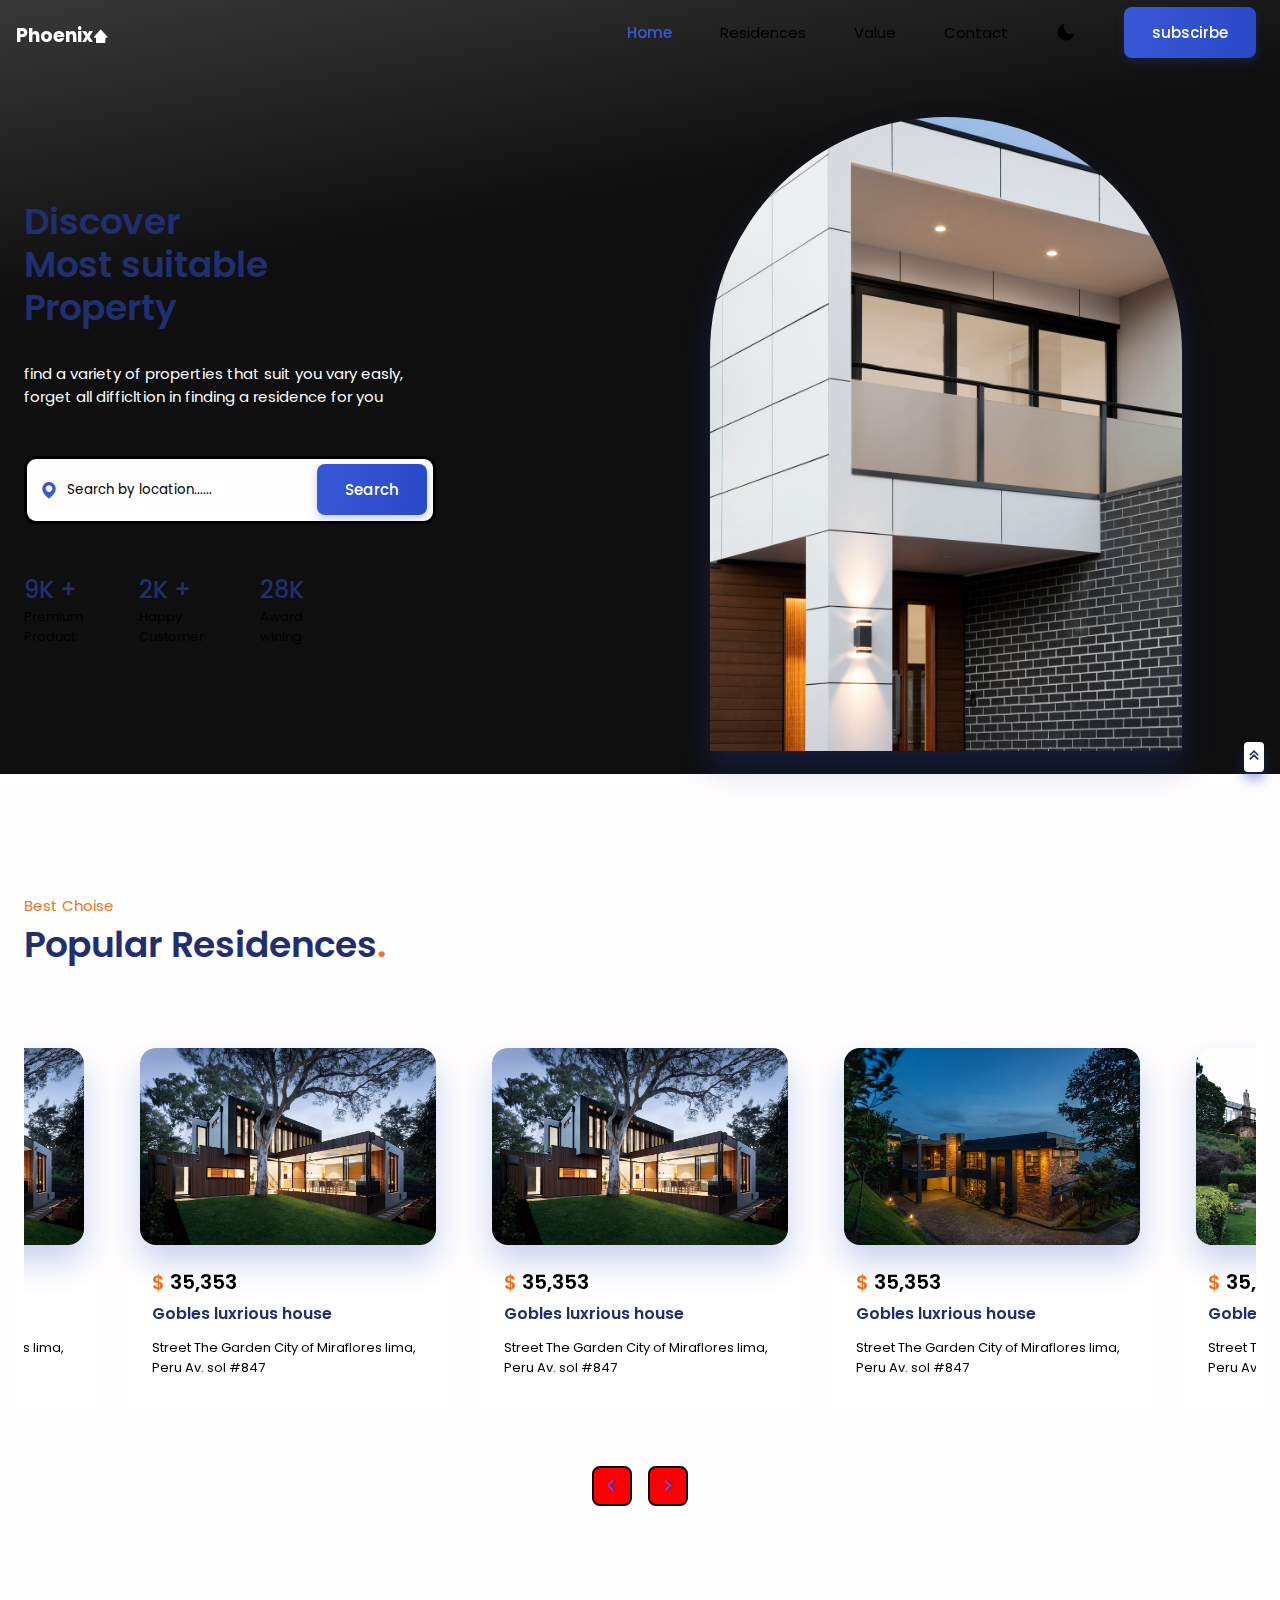
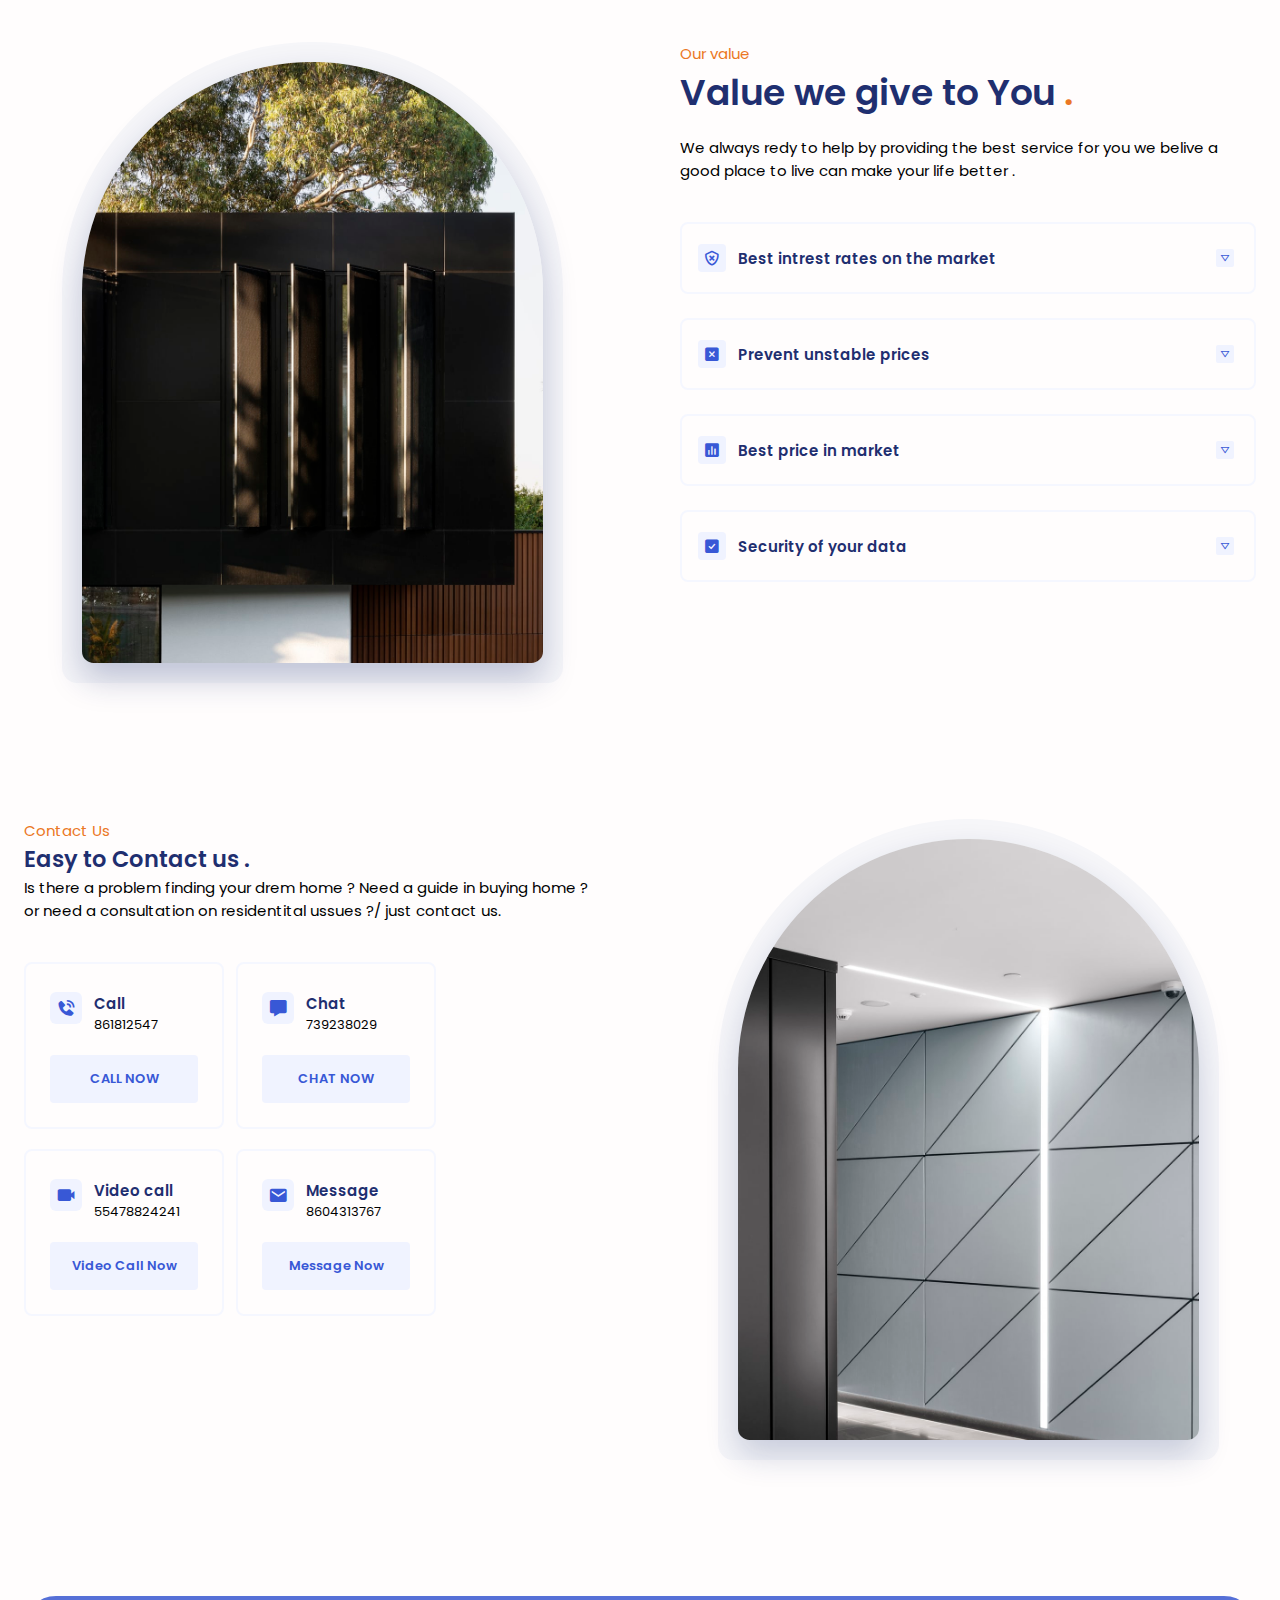
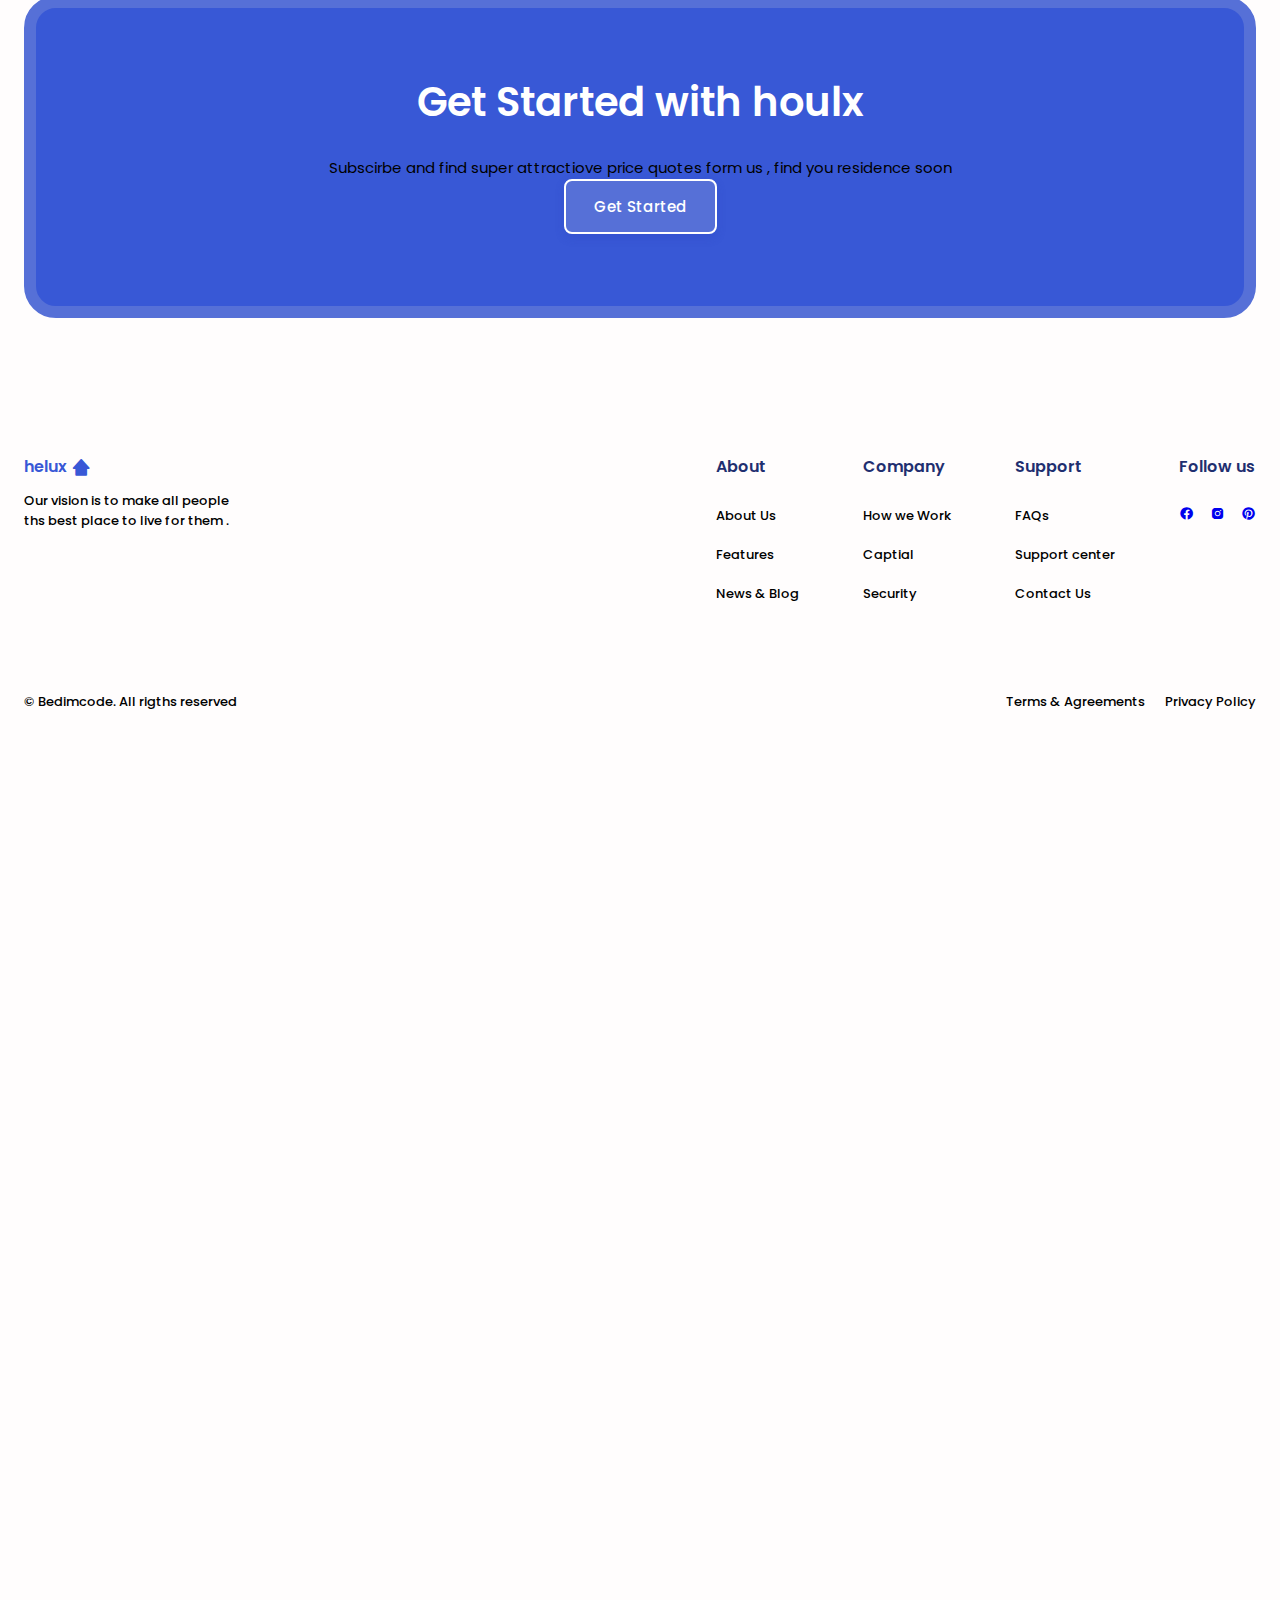
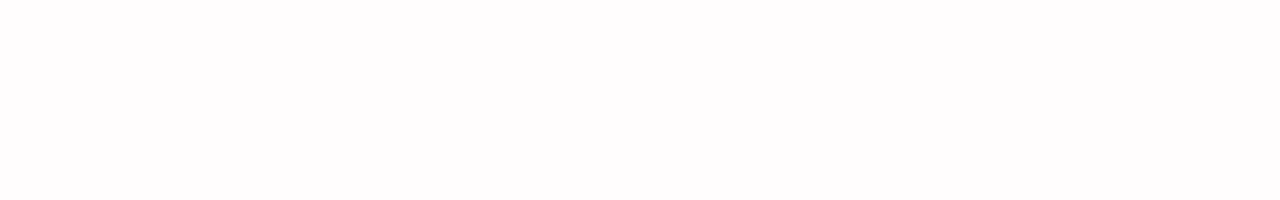
==== index.html @ c5e0aabb "xvxv" ====
<!DOCTYPE html>
<html lang="en">

<head>
    <meta charset="UTF-8">
    <meta http-equiv="X-UA-Compatible" content="IE=edge">
    <meta name="viewport" content="width=device-width, initial-scale=1.0">
    <title>Real state</title>
    
    <link href='https://unpkg.com/boxicons@2.1.2/css/boxicons.min.css' rel='stylesheet'>

    <!-- ==================SWIPER CSS=============== -->
    <link rel="stylesheet" href="swiper-bundle.min.css">
    
    <!-- =================MAIN CSS===================== -->
    <link rel="stylesheet" href="style.css">
    
</head>

<body>

    <header class="header" id="header">
        <nav class="nav container">
            <a href="#" class="nav_logo">
                <li class="brand">
                    Phoenix    <i class='bx bxs-home-alt-2' >  </i>
                </li>
            </a>

            <div class="nav_menu">
                <ul class="nav_list">
                    <li class="nav item"> 
                        <a href="#home" class="nav_link active-link">
                            <i class='bx bxs-home-alt-2' ></i>
                            <span>Home</span>
                        </a>
                    </li>


                    <li class="nav item">
                        <a href="#popular" class="nav_link ">
                            <i class='bx bxs-building-house' ></i>
                            <span>Residences</span>
                        </a>
                    </li>


                    <li class="nav item">
                        <a href="#value" class="nav_link ">
                            <i class='bx bxs-award' ></i>
                            <span>Value</span>
                        </a>
                    </li>


                    <li class="nav item">
                        <a href="#contact" class="nav_link ">
                            <i class='bx bxs-contact' ></i>
                            <span>Contact</span>
                        </a>
                    </li>
                </ul>
            </div>


            <!-- Theme change button -->

            <i class='bx bxs-moon  change-theme' id="theme-button" ></i>
            <a href="#" class="nav_button button ">
                subscirbe
            </a>
        </nav>

    </header>

    <main class="main">
        <section class=" home section" id="home">
            <div class="home_container container grid">
                <div class="home_data">
                    <h1 class="home_title">
                        Discover <br> Most suitable <br> Property
                    </h1>
                    <p class="home_discription">
                        find a variety of properties that suit you vary easly,<br>
                        forget all difficltion in finding a residence for you
                    </p>


                    <form action="" class="home_search">
                        <i class=" bx bxs-map"></i>
                        <input type="search" placeholder="Search by location......" class="home_search-input">
                        <button class="button">Search</button>
                    </form>

                    <div class="home_value">
                        <div>
                            <h1 class="home_value-number">
                                9K <span>+</span>
                            </h1>
                            <span class="home_value-description">
                                Premium <br> Product
                            </span>
                        </div>

                        <div>
                            <h1 class="home_value-number">
                                2K <span>+</span>
                            </h1>
                            <span class="home_value-description">
                                Happy <br> Customer
                            </span>
                        </div>

                        <div>
                            <h1 class="home_value-number">
                                28K <span></span>
                            </h1>
                            <span class="home_value-description">
                                Award <br> wining
                            </span>
                        </div>
                    </div>
                </div>

                <div class="home_images">
                    <div class="home_img">
                        <img src="harsh.jpeg" alt="">
                    </div>
                </div>
            </div>
        </section>


        <!-- <===================LOGOS========================> -->
        <!-- <section class="logos section">
            <div class="logos_container container grid">
                <div class="logos_img">
                    <img class="logosPng" src="/Real_state_website/Logos/logo3.png" alt="">
                </div>
                <div class="logos_img">
                    <img class="logosPng" src="/Real_state_website/Logos/logo1.png" alt="">
                </div>
                <div class="logos_img">
                    <img class="logosPng" src="/Real_state_website/Logos/logo4.png" alt="">
                </div>
                <div class="logos_img">
                    <img class="logosPng" src="/Real_state_website/Logos/logo2.png" alt="">
                </div>
            </div>
        </section> -->

        <!-- ======================POPULAR================== -->
        <section class="popular section" id="popular">
            <div class="container">
                <span class="section_subtitle">Best Choise</span>
                <h2 class="section_title">
                    Popular Residences<span>.</span>
                </h2>


                <div class="popular_container swiper ">
                    <div class="swiper-wrapper">
                        <article class="popular_card swiper-slide">
                            <div class="card_photo">
                                <img src="house (6).jpeg" alt="" class="popular_img">
                            </div>
                            <div class="popular_data">
                                <h2 class="popular_price">
                                    <span>$</span> 35,353
                                </h2>
                                <h3 class="popular_title">
                                    Gobles luxrious house
                                </h3>
                                <p class="popular_description">
                                    Street The Garden City of Miraflores lima, <br>
                                    Peru Av. sol #847
                                </p>
                            </div>
                        </article>
                        <article class="popular_card swiper-slide">
                            <div class="card_photo">
                                <img src="house (22).jpeg" alt="" class="popular_img">
                            </div>
                            <div class="popular_data">
                                <h2 class="popular_price">
                                    <span>$</span> 35,353
                                </h2>
                                <h3 class="popular_title">
                                    Gobles luxrious house
                                </h3>
                                <p class="popular_description">
                                    Street The Garden City of Miraflores lima, <br>
                                    Peru Av. sol #847
                                </p>
                            </div>
                        </article>
                        <article class="popular_card swiper-slide">
                            <div class="card_photo">
                                <img src="house (4).jpeg" alt="" class="popular_img">
                            </div>
                            <div class="popular_data">
                                <h2 class="popular_price">
                                    <span>$</span> 35,353
                                </h2>
                                <h3 class="popular_title">
                                    Gobles luxrious house
                                </h3>
                                <p class="popular_description">
                                    Street The Garden City of Miraflores lima, <br>
                                    Peru Av. sol #847
                                </p>
                            </div>
                        </article>
                        <article class="popular_card swiper-slide">
                            <div class="card_photo">
                                <img src="house (6).jpeg" alt="" class="popular_img">
                            </div>
                            <div class="popular_data">
                                <h2 class="popular_price">
                                    <span>$</span> 35,353
                                </h2>
                                <h3 class="popular_title">
                                    Gobles luxrious house
                                </h3>
                                <p class="popular_description">
                                    Street The Garden City of Miraflores lima, <br>
                                    Peru Av. sol #847
                                </p>
                            </div>
                        </article>
                        <article class="popular_card swiper-slide">
                            <div class="card_photo">
                                <img src="house (6).jpeg" alt="" class="popular_img">
                            </div>
                            <div class="popular_data">
                                <h2 class="popular_price">
                                    <span>$</span> 35,353
                                </h2>
                                <h3 class="popular_title">
                                    Gobles luxrious house
                                </h3>
                                <p class="popular_description">
                                    Street The Garden City of Miraflores lima, <br>
                                    Peru Av. sol #847
                                </p>
                            </div>
                        </article>
                        <article class="popular_card swiper-slide">
                            <div class="card_photo">
                                <img src="house (6).jpeg" alt="" class="popular_img">
                            </div>
                            <div class="popular_data">
                                <h2 class="popular_price">
                                    <span>$</span> 35,353
                                </h2>
                                <h3 class="popular_title">
                                    Gobles luxrious house
                                </h3>
                                <p class="popular_description">
                                    Street The Garden City of Miraflores lima, <br>
                                    Peru Av. sol #847
                                </p>
                            </div>
                        </article>
                        <article class="popular_card swiper-slide">
                            <div class="card_photo">
                                <img src="house (6).jpeg" alt="" class="popular_img">
                            </div>
                            <div class="popular_data">
                                <h2 class="popular_price">
                                    <span>$</span> 35,353
                                </h2>
                                <h3 class="popular_title">
                                    Gobles luxrious house
                                </h3>
                                <p class="popular_description">
                                    Street The Garden City of Miraflores lima, <br>
                                    Peru Av. sol #847
                                </p>
                            </div>
                        </article>
                    </div>
                    <div class="swiper-button-next">
                        <i class='bx bx-chevron-right'></i>
                    </div>
                    <div class="swiper-button-prev">
                        <i class='bx bx-chevron-left'></i>
                    </div>

                </div>
            </div>
        </section>

        <!-- ============================== VALUE====================== -->
        <section class="value section" id="value">
            <div class="value_container container grid">
                <div class="value_images">
                    <div class="value_orbe"></div>

                    <div class="value_img">
                        <img src="house.jpeg" alt="">
                    </div>
                </div>
                <div class="value_content">
                    <div class="value_data">
                        <span class="section_subtitle">Our value </span>
                        <h2 class="section_title">
                            Value we give to You <span>.</span>
                        </h2>
                        <P class="value_description">
                            We always redy to help by providing the best service for you we belive  a good place to live can make your life better .  
                        </P>
                    </div>

                    <div class="value_accordion">
                        <div class="value_accordion-item">
                            <header class="value_accordion-header">
                                <i class='bx bx-shield-x value_accordion-icon'></i>
                                <h3 class="value_accordion-title">
                                    Best intrest rates on the market 
                                </h3>
                                <div class="value_accordion-arrow">
                                    <i class='bx bx-down-arrow' ></i>
                                </div>
                            </header>

                            <div class="value_accordion-content">
                                <p class="value_accordion-description">
                                    Price we provides is the best for you , we guarantee no price changes on your property due to various unexpected costs that may come .
                                </p>
                            </div>
                        </div>
                        <div class="value_accordion-item">
                            <header class="value_accordion-header">
                                <i class='bx bxs-x-square value_accordion-icon'></i>
                                <h3 class="value_accordion-title">
                                    Prevent unstable prices
                                </h3>
                                <div class="value_accordion-arrow">
                                    <i class='bx bx-down-arrow' ></i>
                                </div>
                            </header>

                            <div class="value_accordion-content">
                                <p class="value_accordion-description">
                                    Price we provides is the best for you , we guarantee no price changes on your property due to various unexpected costs that may come .
                                </p>
                            </div>
                        </div>
                        <div class="value_accordion-item">
                            <header class="value_accordion-header">
                                <i class='bx bxs-bar-chart-square value_accordion-icon' ></i>
                                <h3 class="value_accordion-title">
                                    Best price in market 
                                </h3>
                                <div class="value_accordion-arrow">
                                    <i class='bx bx-down-arrow' ></i>
                                </div>
                            </header>

                            <div class="value_accordion-content">
                                <p class="value_accordion-description">
                                    Price we provides is the best for you , we guarantee no price changes on your property due to various unexpected costs that may come .
                                </p>
                            </div>
                        </div>
                        <div class="value_accordion-item">
                            <header class="value_accordion-header">
                                <i class='bx bxs-check-square value_accordion-icon' ></i>
                                <h3 class="value_accordion-title">
                                    Security of your data 
                                </h3>
                                <div class="value_accordion-arrow">
                                    <i class='bx bx-down-arrow' ></i>
                                </div>
                            </header>

                            <div class="value_accordion-content">
                                <p class="value_accordion-description">
                                    Price we provides is the best for you , we guarantee no price changes on your property due to various unexpected costs that may come .
                                </p>
                            </div>
                        </div>
                    </div>
                </div>
            </div>
        </section>


        <!-- ================================CONTACT US========================== -->
        <section class="contact section" id="contact">
            <div class="contact_container container grid">
                <div class="contact_images">
                    <div class="contact_orbe"></div>


                    <div class="contact_img">
                        <img src="house (15).jpeg" alt="">
                    </div>
                </div>

                <div class="contact_content">
                    <div class="contact_data">
                        <span class="section_subtitle">Contact Us </span>


                        <h2 class="contact_title">
                            Easy to Contact us <span>.</span>
            
                        </h2>

                        <p class="contact_description">
                            Is there a problem finding your drem home ? Need a guide in buying home ? or need a consultation on residentital ussues ?/ just contact us.           
                        </p>
                    </div>

                    <div class="contact_card">
                        <div class="contact_card-box">
                            <div class="contact_card-info">
                                <i class='bx bxs-phone-call'></i>
                                <div>
                                    <h3 class="contact_card-title">
                                        Call 
                                    </h3>

                                    <p class="contact_card-description">
                                        861812547
                                    </p>
                                </div>
                            </div>
                                <button class="button contact_card-button">
                                    CALL NOW 
                                </button>
                        </div>


                        <div class="contact_card-box">
                            <div class="contact_card-info">
                                <i class='bx bxs-message' ></i>
                                <div>
                                    <h3 class="contact_card-title">
                                        Chat
                                    </h3>

                                    <p class="contact_card-description">
                                        739238029
                                    </p>
                                </div>
                            </div>
                                <button class="button contact_card-button">
                                    CHAT NOW 
                                </button>
                        </div>


                        <div class="contact_card-box">
                            <div class="contact_card-info">
                                <i class='bx bxs-video' ></i>
                                <div>
                                    <h3 class="contact_card-title">
                                        Video call
                                    </h3>

                                    <p class="contact_card-description">
                                        55478824241
                                    </p>
                                </div>
                            </div>
                                <button class="button contact_card-button">
                                    Video Call Now 
                                </button>
                        </div>

                        <div class="contact_card-box">
                            <div class="contact_card-info">
                                <i class='bx bxs-envelope' ></i>
                                <div>
                                    <h3 class="contact_card-title">
                                        Message
                                    </h3>

                                    <p class="contact_card-description">
                                        8604313767
                                    </p>
                                </div>
                            </div>
                                <button class="button contact_card-button">
                                    Message Now
                                </button>
                        </div>


                    </div>
                </div>
            </div>
        </section>


        <!-- ====================== SUBSCRIBE=================== -->
        <section class="subscribe section">
            <div class="subscirbe_container container">
                <h1 class="subscirbe_title">
                    Get Started with houlx
                </h1>

                <p class="subscribe_description">
                    Subscirbe and find super attractiove price quotes form us , find you residence soon 
                </p>
                <a href="#" class="button subscirbe_button">
                    Get Started
                </a>
            </div>
        </section>

        <!-- =========================FOOTER================= -->
        <section class="footer section">
            <div class="footer_container container grid">
                <div>
                    <a href="#" class="footer_logo">

                        helux <i class='bx bxs-home-alt-2' ></i>
                    </a>
                    <p class="footer_description">
                        Our vision is to make all people <br>
                        ths best place to live for them . 
                    </p>
                </div>

                <div class="footer_content">
                    <div>
                        <h3 class="footer_title">
                            About
                        </h3>
                        <ul class="footer_links">
                            <li>
                                <a href="#" class="footer_link">About Us </a>
                            </li>
                            <li>
                                <a href="#" class="footer_link">Features</a>
                            </li>
                            <li>
                                <a href="#" class="footer_link">News & Blog</a>
                            </li>
                        </ul>
                    </div>


                    <div>
                        <h3 class="footer_title">
                            Company
                        </h3>
                        <ul class="footer_links">
                            <li>
                                <a href="#" class="footer_link">How we Work </a>
                            </li>
                            <li>
                                <a href="#" class="footer_link">Captial</a>
                            </li>
                            <li>
                                <a href="#" class="footer_link">Security</a>
                            </li>
                        </ul>
                    </div>


                    <div>
                        <h3 class="footer_title">
                            Support
                        </h3>
                        <ul class="footer_links">
                            <li>
                                <a href="#" class="footer_link">FAQs</a>
                            </li>
                            <li>
                                <a href="#" class="footer_link">Support center</a>
                            </li>
                            <li>
                                <a href="#" class="footer_link">Contact Us</a>
                            </li>
                        </ul>
                    </div>

                    <div>
                        <h3 class="footer_title">
                            Follow us 
                        </h3>
                        <ul class="footer_social">
                           <a href="https://www.facebook.com/" target="_blank" class="footer_social-links">
                                <i class='bx bxl-facebook-circle' ></i>
                           </a>
                           <a href="https://in.pinterest.com/" target="_blank" class="footer_social-links">
                                <i class='bx bxl-instagram-alt' ></i>
                           </a>
                           <a href="https://www.instagram.com/?hl=en" target="_blank" class="footer_social-links">
                                <i class='bx bxl-pinterest' ></i>
                           </a>
                        </ul>
                    </div>
                </div>
            </div>


            <div class="footer_info container">
                <span class="footer_copy">
                    &#169; Bedimcode. All rigths reserved 
                </span>

                <div class="footer_privacy">
                    <a href="#">Terms & Agreements</a>
                    <a href="#">Privacy Policy</a>
                </div>
            </div>
        </section>


        <a href="#" class="scrollup" id="scroll-up">
            <i class='bx bx-chevrons-up'></i>
        </a>


        
    </main>

    
    <!-- ===================SWIPER JS ================== -->
    <script src="swiper-bundle.min.js"></script>

    <!-- ====================MAIN JS ======================== -->
    <script src="work.js"></script>
    <!-- <script src="https://unpkg.com/boxicons@2.1.2/dist/boxicons.js"></script> -->
</body>

</html>
---- style.css ----
/* ============================== GOOGLE FONTS ============================ */
@import url('https://fonts.googleapis.com/css2?family=Open+Sans&family=Poppins:ital,wght@0,600;1,400&family=Roboto:ital,wght@1,300&display=swap');



/* ==================VARIABLES CSS============= */
:root {
    /* ================= colors=================== */
    --first-color: hsl(228, 66%, 53%);
    --first-color-alt: hsl(228, 66%, 47%);
    --first-color-light: hsl(228, 62%, 59%);
    --first-color-ligthen: hsl(228, 100%, 97%);
    --second-color: hsl(25, 83%, 53%);
    --title-color: hsl(228, 57%, 28%);
    --text-color: rgb(0, 0, 0);
    --text-color-light: rgb(0, 0, 0);
    --border-color: hsl(228, 99%, 98%);
    --body-color: rgb(255, 253, 253);
    --container-color: #fff;



    /* <============ Font and Typography==========> */

    /* .5rem = 8px and 1rem = 16px  */
    --body-font: 'Poppins', sans-serif;;
    --biggest-font-size: 2.25rem;
    --h1-font-size: 1.5rem;
    --h2-font-size: 1.25rem;
    --h3-font-size: 1rem;
    --normal-font-size: .938rem;
    --small-font-size: .813rem;
    --smaller-font-size: .75rem;



    /* ============ font weight ======================== */
    --font-medium: 500;
    --font-semi-bold: 600;


    /* ============ z index ================ */
    --z-tooltip: 10;
    --z-fixed: 100;
}



/* Responsive typograhy====================================== */
@media screen and (max-width : 1023px) {
    :root {
        --biggest-font-size: 4rem;
        --h1-font-size: 2.25rem;
        --h2-font-size: 1.5rem;
        --h3-font-size: 1.2rem;
        --normal-font-size: 1rem;
        --small-font-size: .875rem;
        --smaller-font-size: .813rem;
    }

    .nav_menu {
        position: fixed;
        bottom: 2rem;
        background-color: var(--container-color);
        box-shadow: 0 8px 24px hsla(0, 0%, 0%, 0.25);
        width: 90%;
        left: 0;
        right: 0;
        margin: 0 auto;
        margin: 0 auto;
        padding: 1.3rem 3rem;
        border-radius: 1.25rem;
        transition: .4s;
    }

}


/* =============================Base==================== */
* {
    /* height: 100px; */
    box-sizing: border-box;
    padding: 0;
    margin: 0;
}

html {
    scroll-behavior: smooth;

}


body {
    font-family: var(--body-font);
    font-size: var(--normal-font-size);
    background-color: var(--body-color);
    color: var(--text-color);
    /* height: 5000px ;  */
    transition: .3s; 
}

h1,
h2,
h3 {
    color: var(--title-color);
    font-weight: var(--font-semi-bold);
}


ul {
    list-style: none;
}

a {
    text-decoration: none;
}

img {
    height: auto;
    width: 481px;
    max-width: 100%;
}


input,
button {
    font-family: var(--body-font);
    outline: none;
    border: none;
}


/* ================= THEME =================== */

.change-theme{
    font-size: 1.25rem;
    color: #fff;
    cursor: pointer;
    transition: .3s;

}


.change-theme:hover{
    color: var(--first-color);

}



/*================
    color chqanges in some parts of the website , in dark theme 
    ================*/
    

.dark-theme .home_search,
.dark-theme .swiper-button-next,
.dark-theme .swiper-button-prev{
    border: 3px solid var(--border-color);

}

.dark-theme .nav_menu,
.dark-theme .home_img,
.dark-theme .popular_card:hover,
.dark-theme .value_img,
.dark-theme .accordion-open,
.dark-theme .accordion-open .value_accordion-icon,
.dark-theme .accordion-open .value_accordion-arrow,
.dark-theme .contact_imgm,
.dark-theme .contact_card-box:hover,
.dark-theme .scrollup{
    /* border: 3px solid var(--border-color); */
    box-shadow: none;
}


.dark-theme .value_orbe,
.dark-theme .value_accordion-icon,
.dark-theme .value_accordion-arrow, 
.dark-theme .contact_orbe,
.dark-theme .contact_card i ,
.dark-theme .contact_card-button,
.dark-theme .subscirbe_container{
    background-color: var(--container-color);
}


.dark-theme .subscirbe_container{
    border: 6px solid var(--border-color);
}


.dark-theme  .subscirbe_description{
    color: var(--text-color);
}


.dark-theme::-webkit-scrollbar{
    background-color: hsl(228, 4%, 15%);
}

.dark-theme::-webkit-scrollbar-thumb{
    background-color: hsl(228, 4%, 15%);
}
.dark-theme::-webkit-scrollbar-thumb:hover{
    background-color: hsl(228, 4%, 35%);
}
.container {
    /* min-width: 1024px; */
    /* height: 100000000000px; */
    /* background-color: red; */
    margin-left: 1.5rem;
    margin-right: 1.5rem;
}


.grid {
    /* background-color: red; */
    display: grid;
}

.section {
    padding: 4.5rem 0 2rem;
    /* padding-left: 24px; */
    /* padding-left: 2px; */
}


.section_title {
    font-size: var(--h2-font-size);
    margin-bottom: 1rem;
}

.section_title span {
    color: var(--second-color);
}

.section_subtitle {
    display: block;
    font-size: var(--small-font-size);
    color: var(--second-color);
}

.main {
    /* background-color: rgb(113, 109, 109);h */
    height: 5000px;

    overflow: hidden;
}

.header {
    position: fixed;
    top: 0;
    left: 0;
    width: 100%;
    background-color: transparent;
    /* background-color: wheat; */
    z-index: var(--z-fixed);
    transition: .4s;
}

.nav {
    /* create this  */
    height: var(--header-height);
    /* ---------------  */

    display: flex;
    justify-content: space-between;
    align-items: center;

}


.nav_logo {
    color: #fff;
    display: inline-flex;
    align-items: center;
    column-gap: .25rem;
    font-weight: var(--font-medium);
    transition: .3s;
    margin-left: -43px;
    margin-top: 23px;
}

.nav_logo i {
    font-size: 1rem;
}



.brand {
    /* border-radius: 30px */
    display: flex;
    /* background-color: red; */
    margin-bottom: 9px;
    margin-top: -7px;

    size: 1000px;
    align-items: center;
    justify-content: center;
    margin-right: 20px;
    float: right;
    padding: 5px;

}

.nav_logo li {
    /* background-color: aqua; */
    margin-left: 30px;
    /* font-style: none; */
    font-size: 19px;
    list-style: none;
    font-weight: bolder;

}

.nav_logo:hover {
    color: var(--first-color);
}


@media screen and (max-width: 1024px) {
    .nav_menu {
        position: fixed;
        bottom: 2rem;
        background-color: var(--container-color);
        box-shadow: 0 8px 24px hsla(228, 66%, 45%, .15);
        width: 90%;
        left: 0;
        right: 0;
        margin: 0 auto;
        padding: 1.3rem 3rem;
        border-radius: 1.25rem;
        transition: .4s;
    }

    /* body{
        height: 10px;
        background-color: aqua;
    } */
    .nav_list {
        display: flex;
        justify-content: space-between;
        align-items: center;

    }

    .nav_link {
        color: var(--text-color);
        /* color: rebeccapurple; */
        display: flex;
        padding: .5rem;
        border-radius: 1.25rem;
        /* background-color: red; */
    }

    .nav_link i {
        font-size: 1.25rem;
        /* background-color: red; */

    }

    .nav_link span {
        display: none;
        /* background-col/or: red; */
    }

}
/* ==============================Change background header==============================  */
.scroll-header {
    background-color: var(--body-color);
    box-shadow: 0 1px 4px hsla(228, 4%, 15%, 0.1);
}

.scroll-header .nav_logo {
    color: var(--first-color);
}


.scroll-header .change-theme{
    color: var(--title-color);
}


/* ========================= VARIABLES DARK THEME================= */
body.dark-theme{
    --first-color: hsl(228, 66%, 62%);
    --second-color: hsl(25, 57%, 54%);
    --title-color: hsl(228, 8%, 95%);
    --text-color: rgb(228, 8%, 70%);
    --border-color: hsl(228, 16%, 14%);
    --body-color: hsl(228, 12%, 8%);
    --container-color: hsl(228, 16%, 12%);
}

/* Active link */
.active-link{
    background: linear-gradient(101deg,
                                hsl(228 , 66% , 53%) , 
                                hsl(228 , 66% , 47%));
    color: #fff;
    box-shadow: 0 4px 8px hsla(228 , 66% , 25% , .25);
}
/* ====================== Home ================= */
.home {
    background: linear-gradient(170deg,
            hsl(0, 0%, 22%) 0%,
            hsl(0, 0%, 6%) 30%);
    /* background: white; */

    height: 774px
        /* padding-bottom: 0 ;
    padding-top: 10px; */
}

.home_container {
    padding-top: 4rem;
    row-gap: 3.5rem;
}

.home_title,
.home_value-number {
    columns: #fff;
}


.home_title {
    font-size: var(--biggest-font-size);
    line-height: 120%;
    margin-bottom: 1.25rem;
}

.home_discription {
    /* color: var(--text-color-light); */
    color: white;
    margin-bottom: 2rem;
}

.home_search {
    background-color: var(--body-color);
    padding: .35rem .35rem .35rem .75rem;
    display: flex;
    align-items: center;
    border-radius: .75rem;
    border: 3px solid var(--text-color-light);
    margin-bottom: 2rem;
    /* width: 340px; */
}


.home_search i {
    font-size: 1.25rem;
    color: var(--first-color);
}

.home_search-input {
    width: 90%;
    background-color: var(--body-color);
    color: var(--text-color) bold;
    margin: 0.5rem;
}

.home_search-input::placeholder {
    color: var(--text-color-light);
}

.home_value {
    display: flex;
    column-gap: 2.5rem;
}

.home_value-number {
    font-size: var(--h1-font-size);
    font-weight: var(--font-medium);
}


.home_value-description {
    display: flex;
    color: var(--text-color-light);
    font-size: var(--small-font-size);
}

.home_images {
    position: relative;
    display: flex;
    /* justify-content: center; */
}

.home_orbe {
    width: 265px;
    height: 200px;
    background: linear-gradient(180deg,
            hsl(0, 0%, 16%) 92% hsl(0, 0%, 67%) 100%);
    border-radius: 135px 135px 0 0;
}

.home_img {
    position: absolute;
    width: 250px;
    height: 300px;
    overflow: hidden;
    border-radius: 125px 125px 12px 12px;
    display: inline-flex;
    align-items: flex-end;
    bottom: -18.5rem;
    box-shadow: 0 16px 32px hsla(228, 66%, 45%, .25);
    margin-left: 54px;
}


/* =====================button======================== */

.button {
    display: inline-block;
    background: linear-gradient(101deg, hsl(228, 66%, 53%), hsl(228, 66%, 47%));
    color: #fff;
    padding: 14px 28px;
    border-radius: 0.5rem;
    font-size: var(--normal-font-size);
    font-weight: var(--font-medium);
    box-shadow: 0 4px 8px hsla(228, 66%, 45%, 0.25);
    transition: 0.3s;

}

.button:hover {
    box-shadow: 0 4px 12px hsla(228, 66%, 45%, .25);
}

.nav_button {
    display: none;
}


/* =========================LOGOS======================== */

.Logo_container {
    /* background-color: red; */
    display: flex;
    align-items: center;
    justify-content: center;
    flex-direction: row;
    height: 2000px;

}

.logos_container {
    /* background-color: rgb(102, 171, 23); */
    padding-top: 8rem;
    grid-template-columns: repeat(2, 0fr);
    /* gap: 3rem 2rem ; */
    grid-column-gap: 11rem;
    grid-row-gap: 2rem;
}

.logos_img img {
    /* background-color: aquamarine; */
    height: 60px;
    opacity: .4;
    transition: 0.3s;
    size-adjust: var(--container-color);
    size: 20px
}

.logos_img {
    width: 40px;
}

.logos_img img:hover {
    /* background-color: aquamarine; */
    opacity: 10;
}

.logosPng {
    max-width: 154px;
    /* max-width: 20px; */
    /* border: 2px solid red; */
}


/* ===================popular====================== */
/* .popular_data {
    /* margin: 30px;
    margin-top: 1px;
    margin-bottom: 9px; */
/* }  */


.popular_container {
    padding: 1rem 0 5rem;
}

.popular_card {
    width: 298px;
    background-color: var(--container-color);
    padding: 0.5rem 0.5rem 1.5rem;
    border-radius: 1rem;
    /* margin: 0 auto; */
    transition: 0.4s;
    /* margin-left: 28px; */
    /* box-shadow: black; */
    margin-bottom: 1rem;

}

.popular_img {
    box-shadow: 0 16px 32px hsla(228, 66%, 45%, .25);
    /* box-shadow: 0 16px 32px black; */
    border-radius: 1rem;
    margin-bottom: 1rem;
}

.popular_data {
    padding: 0 1rem 0 0.5rem;

}

.popular_price {
    font-size: var(--h2-font-size);
    color: var(--text-color);
    margin-bottom: .25rem;

}

.popular_price span {
    color: var(--second-color);
}

.popular_title {
    font-size: var(--h3-font-size);
    margin-bottom: 0.75rem;

}

.popular_description {
    font-size: var(--small-font-size);
}

.popular_card:hover {
    box-shadow: 0 12px 16px hsla(228, 66%, 48%, 0.7);
}


/* ================SWIPER CLASS================== */
.swiper-button-prev::after,
.swiper-button-next::after {
    content: '';
}

.swiper-button-next,
.swiper-button-prev {
    top: initial;
    bottom: 0;
    width: initial;
    height: initial;
    /* background-color: var(--container-color); */
    background-color: red;
    border: 2px solid var(--text-color-light);
    padding: 6px;
    border-radius: .5rem;
    font-size: 1.5rem;
    color: var(--first-color);
    width: 40px;
    height: 40px;
}


.swiper-button-prev {
    left: calc(50% - 3rem);
}

.swiper-button-next {
    right: calc(50% - 3rem);
}


/* ======================= VALUES==================== */
.value_container{
    row-gap: 3rem;

}


.value_images{
    position: relative;
    display: flex;
    justify-content: center;

}

.value_orbe{
    width: 266px;
    height: 316px;
    background-color: hsl(228 , 24% , 97%);
    border-radius: 135px 135px 16px 16px ;
}

.value_img{
    position: absolute;
    width: 250px;
    height: 300px;
    overflow: hidden;
    border-radius: 125px 125px 12px 12px ;
    inset: 0;
    margin: auto;
    box-shadow: 0 16px 32px hsla(228 , 66% , 25% , .25);
}

.value_description{
    font-size: var(--small-font-size);
    margin-bottom: 2rem;
}

.value_accordion{
    display: grid;
    row-gap: 1.5rem;

}

.value_accordion-item{
    background-color: var(--body-color);
    /* background-color: rebeccapurple; */
    border: 2px solid var(--border-color);
    border-radius: .5rem;
    padding: 1rem .75rem;
}

.value_accordion-header{
    display: flex;
    align-items: center;
    cursor: pointer;

}

.value_accordion-icon{
    background-color: var(--first-color-ligthen);
    /* background-color: aqua; */
    padding: 5px;
    border-radius: .25rem;
    font-size: 18px;
    color: var(--first-color);
    margin-right: .75rem;
    transition: 0.3s;

}

.value_accordion-title{
    font-size: var(--small-font-size);

}


.value_accordion-arrow{
    display: inline-flex;
    background-color: var(--first-color-ligthen);
    padding: .25rem;
    color: var(--first-color);
    border-radius: 2px;
    font-size: 10px;
    margin-left: auto;
    transition: .3s;
}

.value_accordion-arrow i {
    transition: 0.4s;

}

.value_accordion-description{
    /* background-color: red; */
    font-size: var(--small-font-size);
    padding: 1.25rem 2.5rem 0 2.75rem;

}

.value_accordion-content{
    overflow: hidden;
    height: 0;
    transition: all .25s ease;
}




/* ================ROTATE ICON AND ADD SHADOWS ======================= */

.accordion-open{
    box-shadow:  0 12px 32px hsla(228 , 66% , 45% , .3);
}


.accordion-open .value_accordion-icon{
    box-shadow:  0  4px 4px hsla(228 , 66% , 45% , 0.3);
}

.accordion-open .value_accordion-arrow{
    box-shadow:  0  2px 4px hsla(228 , 66% , 45% , 0.3);
    
}
.accordion-open .value_accordion-arrow i {
    transform: rotate(-180deg);
    
}


/* ==================CONTACT ========================= */


.contact_container{
    row-gap: 2rem;
}

.contact_images{
    position: relative;
    display: flex;
    justify-content: center;
}

.contact_orbe{
    width: 266px;
    height: 316px;
    background-color: hsl(228 , 24% , 97%);
    border-radius: 135px 135px 16px 16px;

}


.contact_img{
    position: absolute;
    width: 250px;
    height: 300px;
    overflow: hidden;
    border-radius: 125px 125px 12px 12px ;
    inset: 0 ;
    margin: auto;
    box-shadow: 0 16px 32px hsla(228, 66%, 25%, 0.2) ; 
}

.contact_description{
    font-size: var(--small-font-size);
    margin-bottom: 2.5rem;
}

.contact_card{
    display: grid ; 
    grid-template-columns: repeat(2 , 1fr);
    gap: 1.25rem .75rem;

}

.contact_card-box{
    background-color: var(--body-color);
    /* background-color: rebeccapurple; */
    border: 2px solid var(--border-color);
    padding: 1.25rem .76rem;
    border-radius: .5rem;
    transition:  .3s;
}


.contact_card-info{
    display: flex; 
    align-items: flex-start;
    column-gap: .75rem;
    margin-bottom: 1.25rem;

}

.contact_card i {
    padding: 6px;
    background-color: var(--first-color-ligthen);
    border-radius: 6px;
    font-size: 1.25rem;
    color: var(--first-color);
}

.contact_card-title{
    font-size: var(--normal-font-size);

}

.contact_card-description{
    font-size: var(--small-font-size);

}


.contact_card-button{
    font-size: var(--small-font-size);
    padding: 14px;
    width: 100%;
    border-radius: .25rem;
    background : var(--first-color-ligthen);
    color: var(--first-color);
    font-weight: var(--font-semi-bold);
    box-shadow: none;
}

.contact_card-button:hover{
    background-color: var(--first-color);
    color: #fff;
}

.contact_card-box:hover{
    box-shadow: 0 8px 24px hsal(228 , 66% , 45% , .1);
}


/* ======================= Subscirbe================== */
.subscirbe{
    padding: 2.5rem;

}

.subscirbe_container{
    background-color: var(--first-color);
    padding: 3rem 2rem ;
    border-radius: 1.25rem;
    border: 6px solid var(--first-color-light);
    text-align: center;
}

.subscirbe_title{
    font-size: var(--h2-font-size);
    color: #fff;
    margin-bottom: 1rem;

}

.subscirbe_description{
    columns: hsl(228 , 98% , 92%);
    font-size: var(--small-font-size);
    margin-bottom: 2rem;
}

.subscirbe_button{
    border: 2px solid #fff;
    background :var(--first-color-light);
    font-size: var(--small-font-size);
}

.subscirbe_button:hover{
    background-color: var(--first-color);
}

/* ======================== FOOTER================ */
.footer_container{
    row-gap: 2.5rem;

}


.footer_logo{
    color: var(--first-color);
    font-size: var(--h3-font-size);
    font-weight: var(--font-semi-bold);
    display: inline-flex;
    align-items: center;
    column-gap: .25rem;
    margin-bottom: .75rem;

}


.footer_logo i {
    font-size: 1.25rem;

}


.footer_description,
.footer_link{
    font-size: var(--small-font-size);
    font-weight: var(--font-medium);
}

.footer_content, 
.footer_links{
    display: grid;

}

.footer_content{
    grid-template-columns: repeat(2 , max-content);
    gap: 2.5rem 4rem ;
}


.footer_title{
    font-size: var(--h3-font-size);
    margin-bottom: 1rem;    

}


.footer_links{
    row-gap: .5rem;
}

.footer_link{
    color: var(--text-color) ;
    /* color: rebeccapurple; */
    transition: .3s;

}

.footer_link:hover{
    color: var(--title-color);
    /* color: red; */

}


.footer_social{
    display: flex;
    column-gap: 1rem;
    /* background-color: red; */

}


.footer_social-link{
    font-size: 1.24rem;
    color: var(--text-color);
    transition: .3s;
}

.footer_social-link:hover{
    color: var(--title-color);
}

.footer_info ,
.footer_privacy {
    display: flex;

}


.footer_info{
    padding-bottom: 6rem;
    margin-top: 5.5rem;
    flex-direction: column;
    text-align: center;
    row-gap: 1.5rem;
}

.footer_copy,
.footer_privacy a{
    font-size: var(--small-font-size);
    font-weight: var(--font-medium);
    color: var(--text-color);
}


.footer_privacy{
    justify-content: center;
    column-gap: 1.25rem;
}


/* ======================= SCROLL BAR =========================== */


::-webkit-scrollbar{
    width: 0.6rem;
    border-radius: .5rem;
    background-color: hsl(288, 8%, 76%);
}
::-webkit-scrollbar-thumb{
    background-color: hsl(228 , 8% , 64%);
    border-radius: .5rem;
}
::-webkit-scrollbar-thumb:hover{
    background-color: hsl(228 , 8% , 54%);
}



.scrollup{
    position: fixed;
    right: 1rem ; 
    bottom: 8rem;
    background-color: var(--container-color);
    box-shadow: 0 8px 12px hsla(228, 66%, 45%, .4);
    display: .35rem;
    border-radius: .25rem;
    color: var(--title-color);
    font-size: 1.25rem;
    z-index: var(--z-tooltip);
    transition: .3s;

}


.scrollup:hover{
    transform: translateY(-25rem);
    color: var(--first-color);
}



/* show scroll up  */
.show-scroll{
    bottom: 8rem;
}




/* ============================= BREAKPOINTS ================ */


 /* FOR SMALL DEVICES  */
 @media screen and (max-width: 350px) {
    .container{
        margin-left: 1rem;
        margin-right: 1rem;

    }

    .section{
        padding:  3.5rem 0 1rem ;

    }


    .home{
        padding-bottom: 0 ;

    }



    .contact_card{
        grid-template-columns:  repeat(1 , 180px);
        justify-content: center;

    }
    
 }


 @media screen and (max-width: 320px) {
    .nav_menu{
        padding:  1.3rem  1.5rem;

    }

    .home_value{
        column-gap: 1rem;

    }

    .home_orbe{
        width: 240px;
        height: 264px;
    }

    .logos_container{
        gap: 2rem 1rem ;
    }

    .popular_card{
        width: 230px;
        padding: .5rem .5rem .75rem;

    }


    .value_img{
        width: 220px;
        height: 260px;

    }

    .value_orbe,
    .contact_orbe{
        width: 236px;
        height: 280px;
    }

    .subscirbe_container{
        padding: 2rem 1rem ;
    }

    .footer_content{
        gap: 2.5rem;
    }
    
 }



 /* for medium devices  */


 @media screen and (min-width: 576px){
    .nav_menu{
        width: 342px;

    }

    .home_search{
        width: 412px;

    }


    .contact_card{
        grid-template-columns: repeat(2,192px);
        justify-content: center;
    }

    .footer_content{
        grid-template-columns: repeat(3,max-content);
    }
    
 }

 @media screen and (min-width: 767px) {
    .home_container{
        grid-template-columns: repeat(2,1fr);
        padding-top: 2rem;
    }

    .home_orbe{
        align-self: flex-end;
    }

    .home_data{
        padding-bottom: 2rem;
    }

    .logos_container{
        grid-template-columns: repeat(4,max-content);
    }

    .value_container,
    .contact_container{
        grid-template-columns: repeat(2,1fr);
        align-items: center;
    }

    .contact_images{
        order: 1;
    }

    .contact_card{
        justify-content: initial;

    }


    .subscirbe_container{
        padding: 3rem 13rem;


    }

    .footer_container{
        grid-template-columns: repeat(2,max-content);
        justify-content: space-between;
    }

    
 }


 /* for large devices */

 @media screen and (min-width: 1021px) {
   .section{
    padding: 7.5rem 0 1rem ;
   } 
    

   .section_title{
    font-size: 2.25rem;

   }

   .section_subtitle{
    font-size: var(--normal-font-size);
   }

   .nav{
    height:calc(var(--header-height) + 1.5rem ); 
   }

   .nav_menu{
    width: initial;
    margin-left: auto;

   }

   .nav_list{
    display: flex;
    column-gap: 3rem;
    /* background-color: rebeccapurple; */
   }

   .nav_link{
    color: var(--text-color-light);
   }

   .nav_link i {
    display: none;
   }

   .nav_button{
    display: inline-block;

   }

   .active-link{
    background: none;
    box-shadow: none;
    color: var(--first-color);
    font-weight: var(--font-medium);
   }


   .change-theme{
    margin: 0 3rem;
    color: var(--text-color-light);

   }


   .scroll-header .nav_link,
   .scroll-header .change-theme{
    color: var(--text-color) ; 
   }

   .scroll-header .active-link{
    color: var(--first-color);
   }


   .home{
    padding-bottom: 0;

   }

   .home_container{
    padding-top: 5rem;
    column-gap: 2rem;
   }

   .home_data{
    padding-bottom: 4rem;
   }

   .home_title{
    margin-bottom: 2rem;

   }

   .home_discription,
   .home_search{
    margin-bottom: 3rem;
   }


   .home_value{
    column-gap: 3.5rem;

   }

   .home_orbe{
    width: 504rem;
    height: 611px;
    border-radius: 256px 256px 0 0  ;
    /* background-color: red; */
   }

   .home_img{
    width: 472px;
    height: 634px;
    border-radius: 236px 236px 0 0;
    bottom: -2.5rem;
   }


   .logos_img img{
    height: 100px;
   }

   .popular_container{
    padding-top: 3rem;
   }

   .popular_card{
    width: 320px;
    padding: .75rem .75rem 2rem ;
   }

   .popular_data{
    padding: 0 .25rem 0 .75rem ;

   }


   .value_container,
   .contact_container{
    align-items: flex-start;
    column-gap: 5rem;

   }


   .value_orbe,
   .contact_orbe{
    width: 501px;
    height: 641px;
    border-radius: 258px 258px 16px 16px ;
   }

   .value_img,
   .contact_img{
    width: 461px;
    height: 601px;
    border-radius: 238px 238px 12px 12px ;
   }

   .value_img img ,
   .contact_img img{
    max-width: initial;
    width: 499px;
   }

   .value_description,
   .contact_description{
    font-size: var(--normal-font-size);
    margin-bottom: 2.5rem;
   }


   .value_accordion-title{
    font-size: var(--normal-font-size);

   }

   .value_accordion-item{
    padding: 1.25rem 1.25rem 1.25rem 1rem;
   }

   .value_accordion-description{
    padding-bottom: 1rem;
   }


   .contact_card{
    grid-template-columns: repeat(2 ,200px);
   }


   .contact_card-box{
    padding: 28px 1.5rem 1.5rem;

   }


   .subscirbe_container{
    padding: 4rem 16rem 4.5rem;
    border-radius: 2rem;
    border: 12px solid var(--first-color-light);
   }

   .subscirbe_title{
    font-size: 2.5rem;
    margin-bottom: 1.5rem;

   }


   .subscirbe_description{
    font-size: var(--normal-font-size);
    padding: 0 8rem;
   }


   .subscirbe_button{
    font-size: var(--normal-font-size);
   }

   .footer_content{
    grid-template-columns: repeat(4,max-content);
   }

   .footer_title{
       margin-bottom: 1.5rem;
    }
    
    .footer_links{
       row-gap: 1rem;
    }
    
    .footer_info{
        flex-direction: row;
        justify-content: space-between;
        padding-bottom: 2rem;

        
   }


   .show-scroll{
    bottom: 3rem;
    right: 3rem;
   }
 }


 /* @media screen and (min-width: 1040px) {
    .container{
        margin-left: auto;
        margin-right: auto;
    } */
    
 /* } */
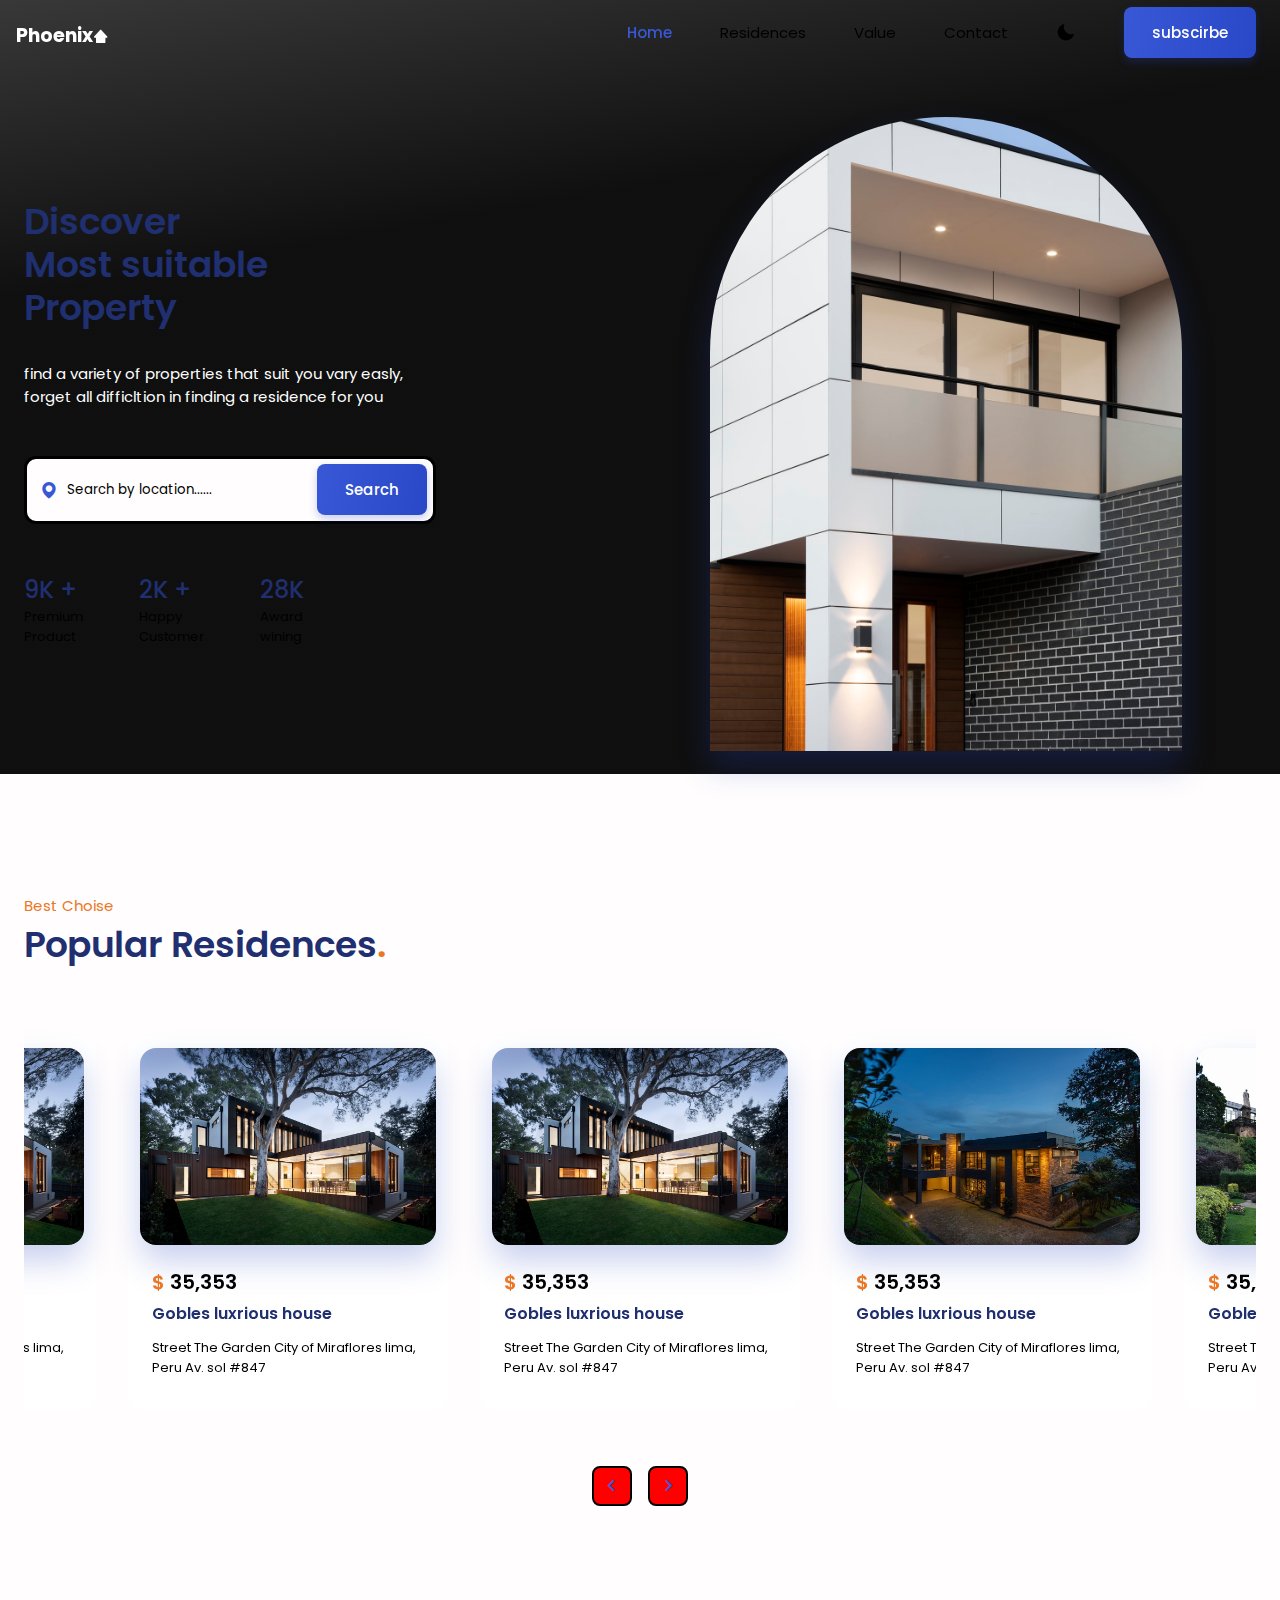
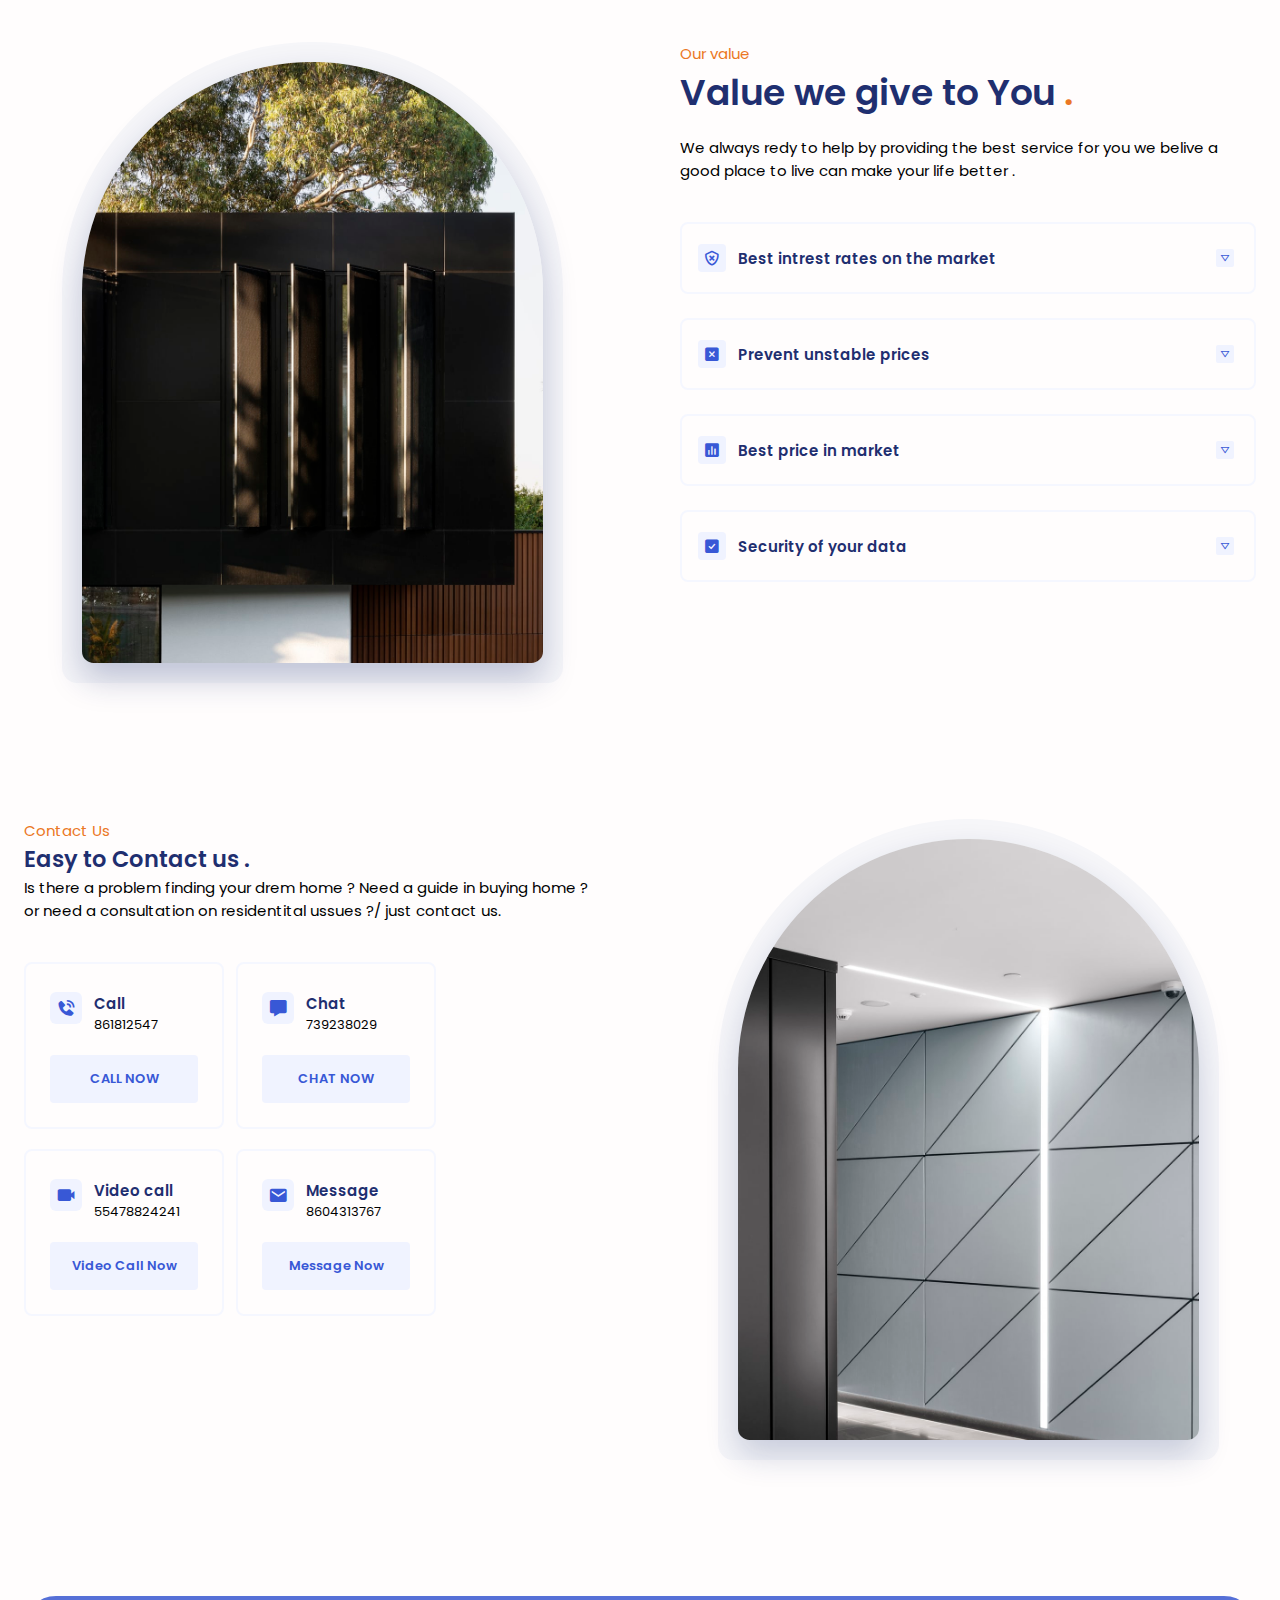
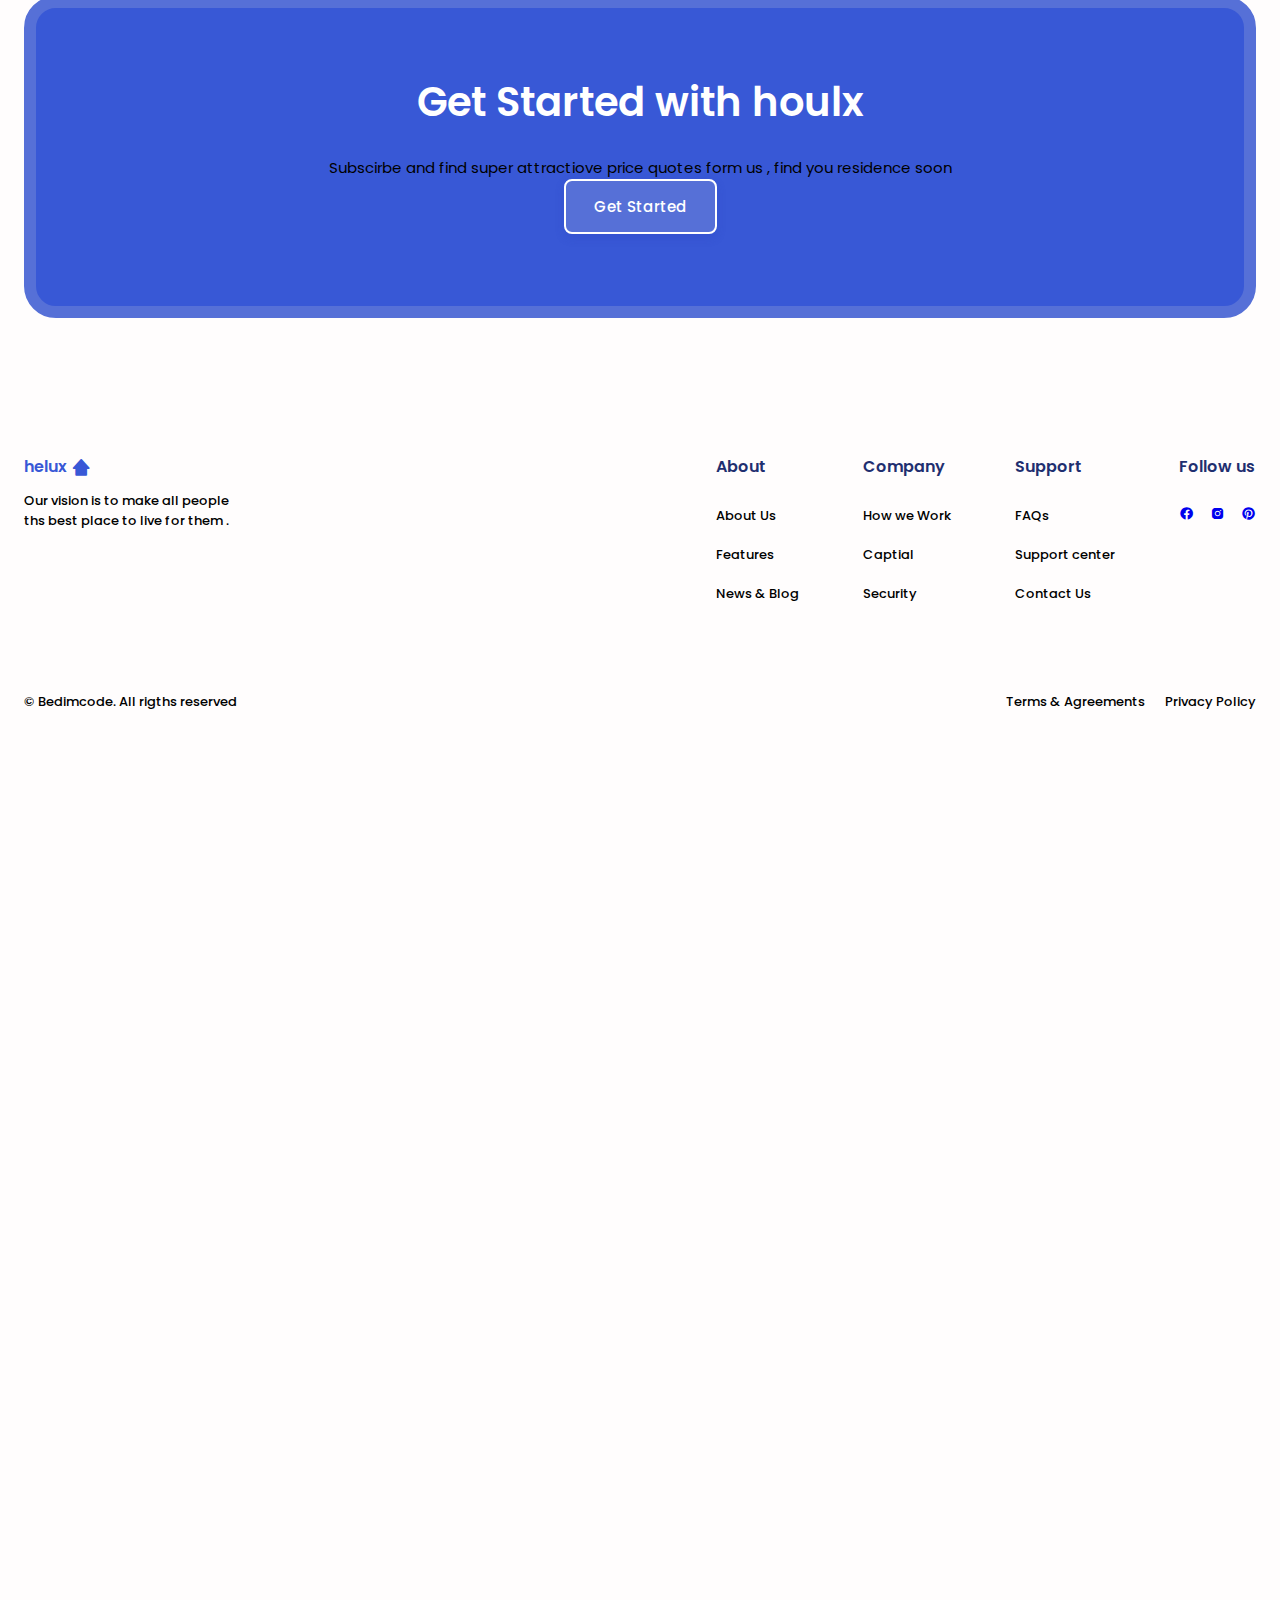
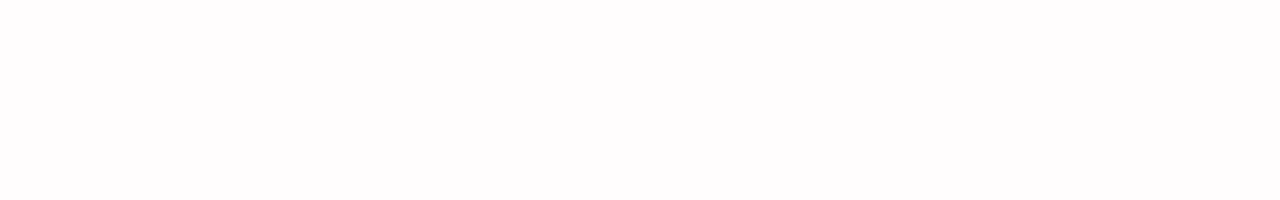
==== commit ee851a5e: "sfs" ====
--- a/index.html
+++ b/index.html
@@ -613,9 +613,6 @@
         </section>
 
 
-        <a href="#" class="scrollup" id="scroll-up">
-            <i class='bx bx-chevrons-up'></i>
-        </a>
 
 
         
--- a/style.css
+++ b/style.css
@@ -1142,6 +1142,14 @@
     
  }
 
+ @media screen and (max-width: 923px) {
+    .home_img{
+        margin-bottom: 25rem; 
+        /* by  me  */
+    }
+    
+ }
+
 
  @media screen and (max-width: 320px) {
     .nav_menu{
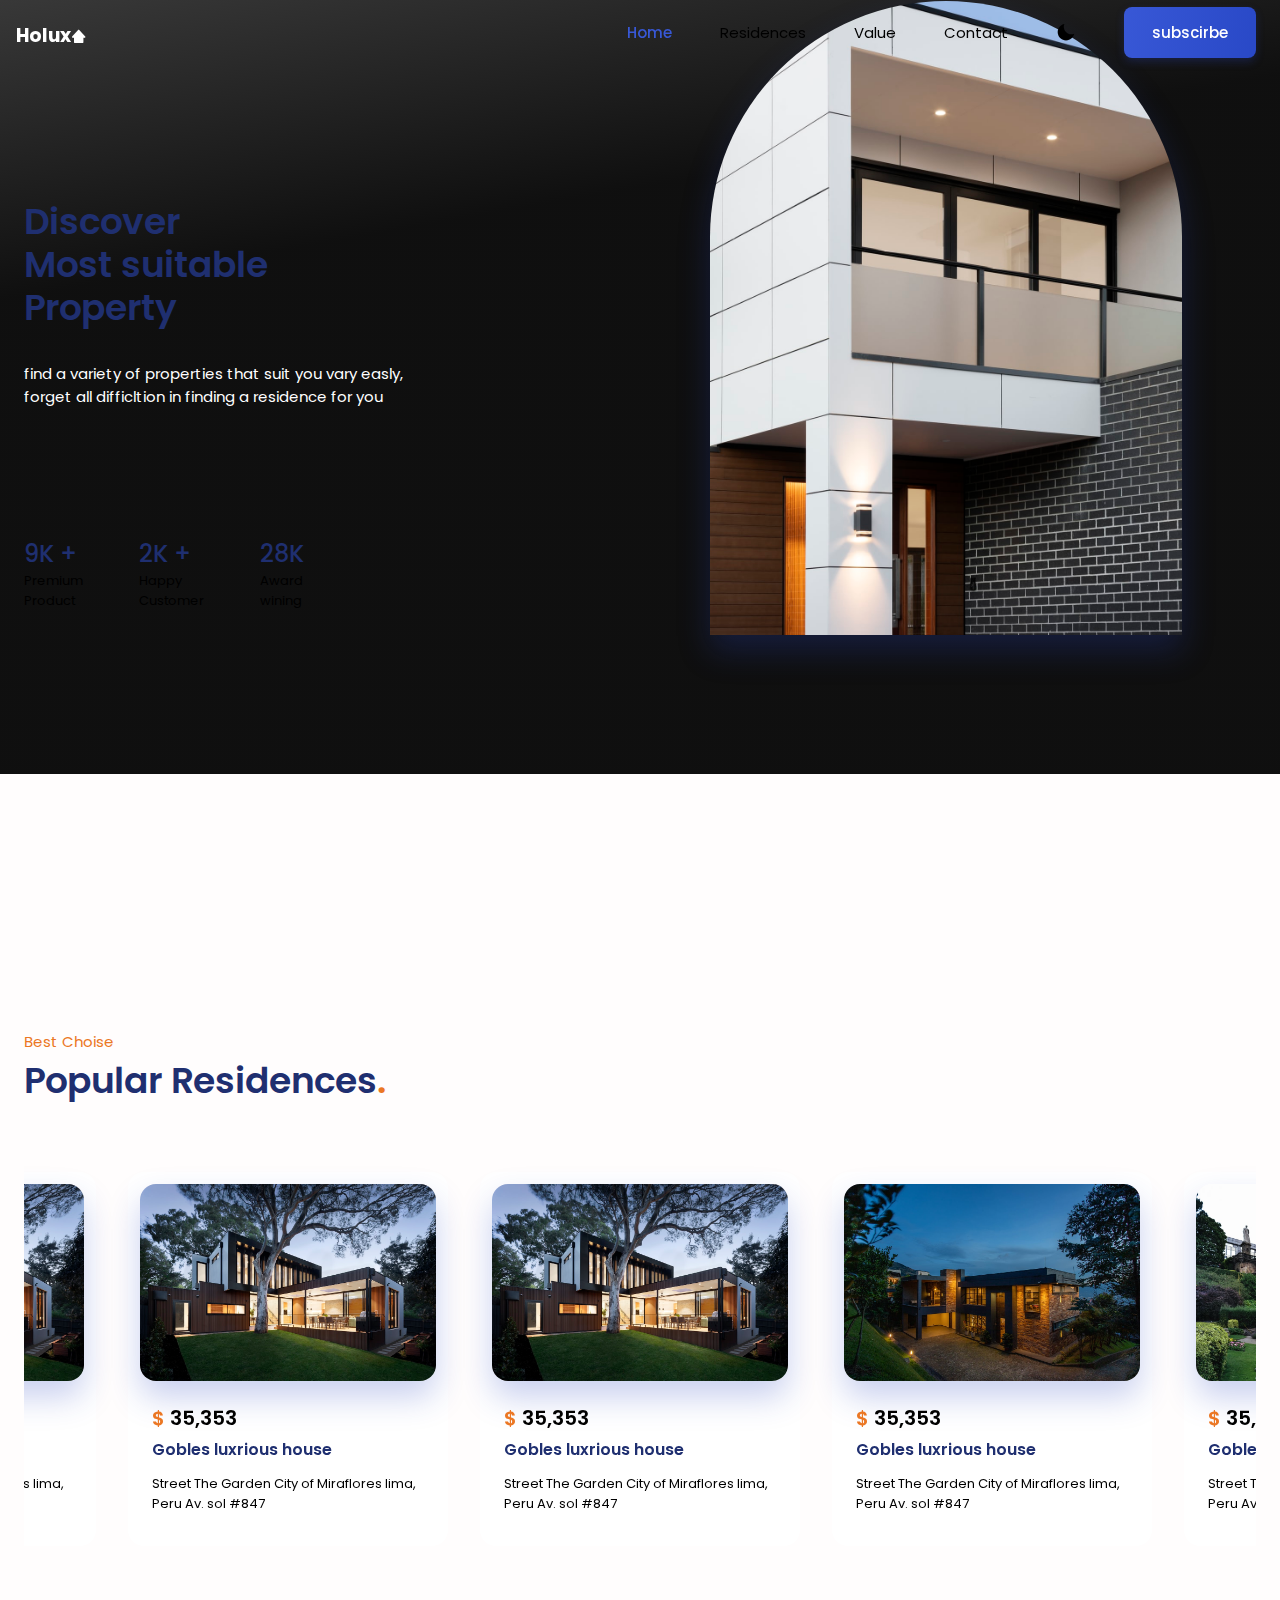
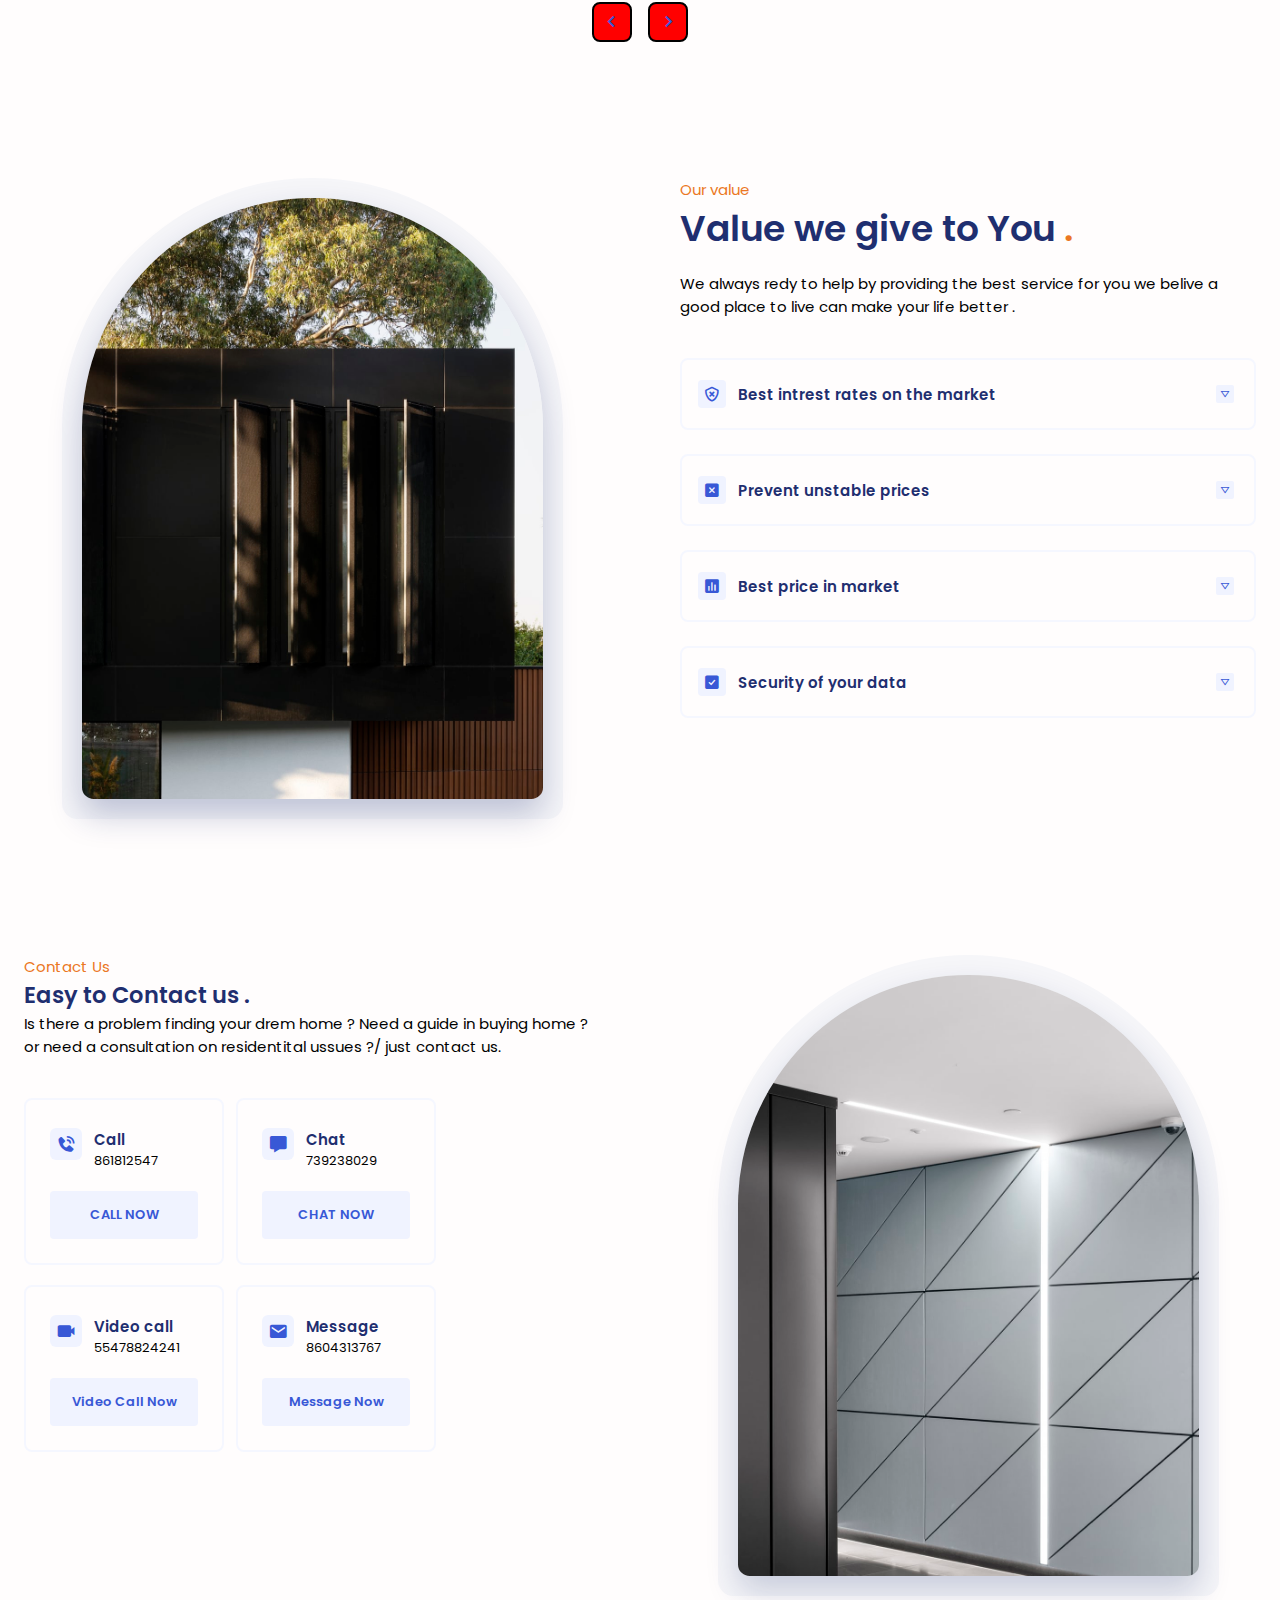
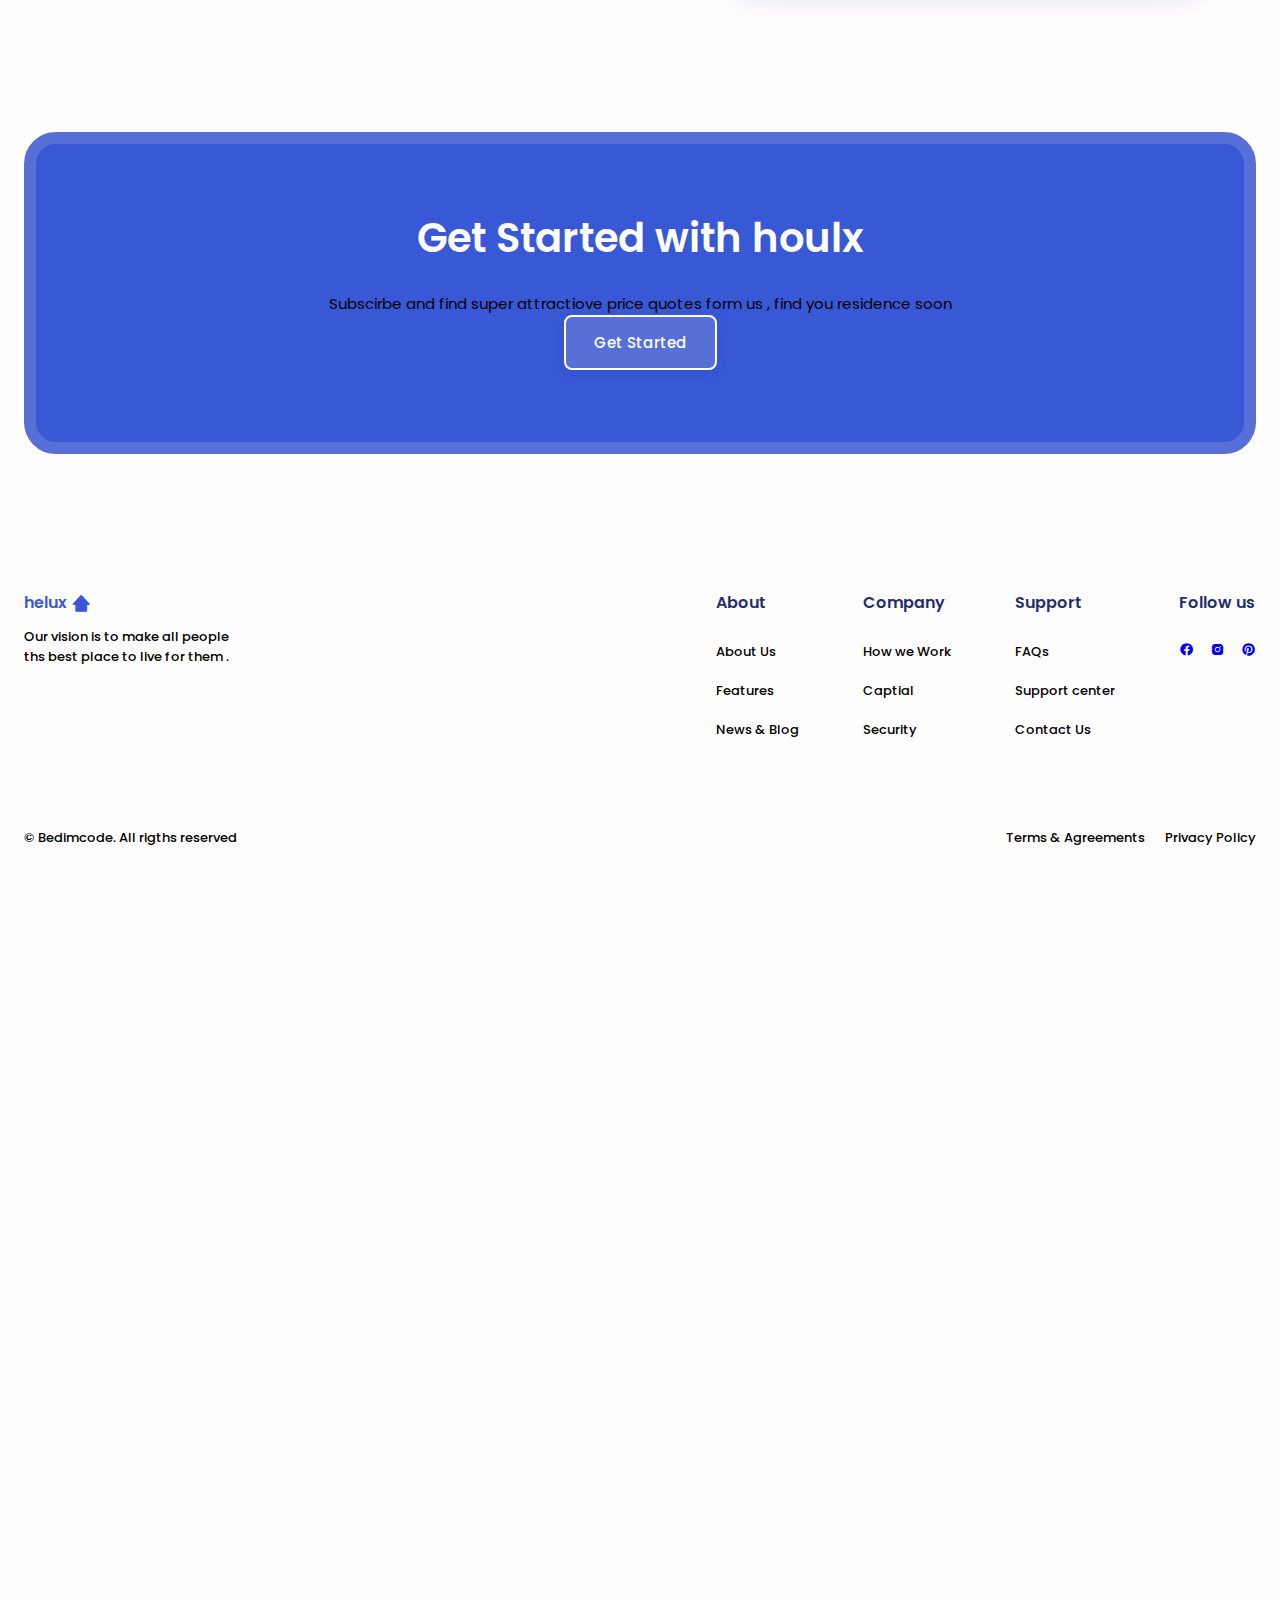
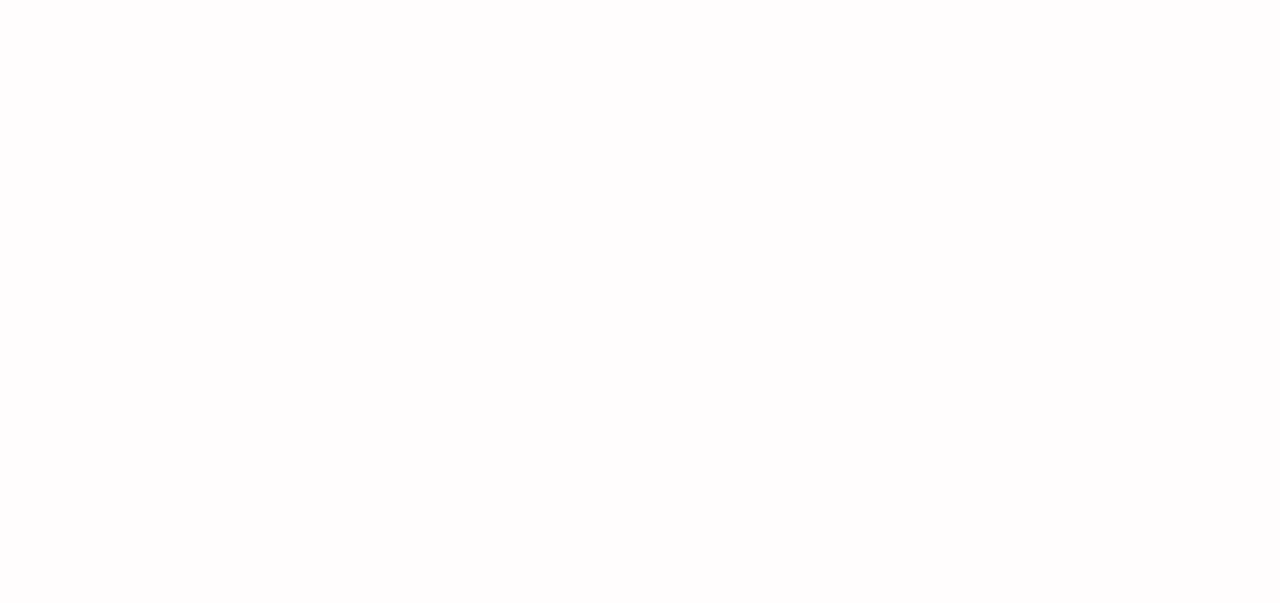
==== commit 3995419c: "dasdasd" ====
--- a/index.html
+++ b/index.html
@@ -10,7 +10,7 @@
     <link href='https://unpkg.com/boxicons@2.1.2/css/boxicons.min.css' rel='stylesheet'>
 
     <!-- ==================SWIPER CSS=============== -->
-    <link rel="stylesheet" href="swiper-bundle.min.css">
+    <link rel="stylesheet" href="/Real_state_website/swiper-bundle.min.css">
     
     <!-- =================MAIN CSS===================== -->
     <link rel="stylesheet" href="style.css">
@@ -23,7 +23,7 @@
         <nav class="nav container">
             <a href="#" class="nav_logo">
                 <li class="brand">
-                    Phoenix    <i class='bx bxs-home-alt-2' >  </i>
+                    Holux    <i class='bx bxs-home-alt-2' >  </i>
                 </li>
             </a>
 
@@ -86,11 +86,11 @@
                     </p>
 
 
-                    <form action="" class="home_search">
+                    <!-- <form action="" class="home_search">
                         <i class=" bx bxs-map"></i>
                         <input type="search" placeholder="Search by location......" class="home_search-input">
                         <button class="button">Search</button>
-                    </form>
+                    </form> -->
 
                     <div class="home_value">
                         <div>
@@ -132,8 +132,8 @@
 
 
         <!-- <===================LOGOS========================> -->
-        <!-- <section class="logos section">
-            <div class="logos_container container grid">
+        <section class="logos section">
+            <!-- <div class="logos_container container grid">
                 <div class="logos_img">
                     <img class="logosPng" src="/Real_state_website/Logos/logo3.png" alt="">
                 </div>
@@ -146,8 +146,8 @@
                 <div class="logos_img">
                     <img class="logosPng" src="/Real_state_website/Logos/logo2.png" alt="">
                 </div>
-            </div>
-        </section> -->
+            </div> -->
+        </section>
 
         <!-- ======================POPULAR================== -->
         <section class="popular section" id="popular">
@@ -162,7 +162,7 @@
                     <div class="swiper-wrapper">
                         <article class="popular_card swiper-slide">
                             <div class="card_photo">
-                                <img src="house (6).jpeg" alt="" class="popular_img">
+                                <img src="/Real_state_website/Photoes/house (6).jpeg" alt="" class="popular_img">
                             </div>
                             <div class="popular_data">
                                 <h2 class="popular_price">
@@ -179,7 +179,7 @@
                         </article>
                         <article class="popular_card swiper-slide">
                             <div class="card_photo">
-                                <img src="house (22).jpeg" alt="" class="popular_img">
+                                <img src="/Real_state_website/Photoes/house (22).jpeg" alt="" class="popular_img">
                             </div>
                             <div class="popular_data">
                                 <h2 class="popular_price">
@@ -196,7 +196,7 @@
                         </article>
                         <article class="popular_card swiper-slide">
                             <div class="card_photo">
-                                <img src="house (4).jpeg" alt="" class="popular_img">
+                                <img src="/Real_state_website/Photoes/house (4).jpeg" alt="" class="popular_img">
                             </div>
                             <div class="popular_data">
                                 <h2 class="popular_price">
@@ -213,7 +213,7 @@
                         </article>
                         <article class="popular_card swiper-slide">
                             <div class="card_photo">
-                                <img src="house (6).jpeg" alt="" class="popular_img">
+                                <img src="/Real_state_website/Photoes/house (6).jpeg" alt="" class="popular_img">
                             </div>
                             <div class="popular_data">
                                 <h2 class="popular_price">
@@ -230,7 +230,7 @@
                         </article>
                         <article class="popular_card swiper-slide">
                             <div class="card_photo">
-                                <img src="house (6).jpeg" alt="" class="popular_img">
+                                <img src="/Real_state_website/Photoes/house (6).jpeg" alt="" class="popular_img">
                             </div>
                             <div class="popular_data">
                                 <h2 class="popular_price">
@@ -247,7 +247,7 @@
                         </article>
                         <article class="popular_card swiper-slide">
                             <div class="card_photo">
-                                <img src="house (6).jpeg" alt="" class="popular_img">
+                                <img src="/Real_state_website/Photoes/house (6).jpeg" alt="" class="popular_img">
                             </div>
                             <div class="popular_data">
                                 <h2 class="popular_price">
@@ -264,7 +264,7 @@
                         </article>
                         <article class="popular_card swiper-slide">
                             <div class="card_photo">
-                                <img src="house (6).jpeg" alt="" class="popular_img">
+                                <img src="/Real_state_website/Photoes/house (6).jpeg" alt="" class="popular_img">
                             </div>
                             <div class="popular_data">
                                 <h2 class="popular_price">
@@ -298,7 +298,7 @@
                     <div class="value_orbe"></div>
 
                     <div class="value_img">
-                        <img src="house.jpeg" alt="">
+                        <img src="/Real_state_website/Photoes/house.jpeg" alt="">
                     </div>
                 </div>
                 <div class="value_content">
@@ -395,7 +395,7 @@
 
 
                     <div class="contact_img">
-                        <img src="house (15).jpeg" alt="">
+                        <img src="/Real_state_website/Photoes/house (15).jpeg" alt="">
                     </div>
                 </div>
 
@@ -611,16 +611,11 @@
                 </div>
             </div>
         </section>
-
-
-
-
-        
     </main>
 
     
     <!-- ===================SWIPER JS ================== -->
-    <script src="swiper-bundle.min.js"></script>
+    <script src="/Real_state_website/swiper-bundle.min.js"></script>
 
     <!-- ====================MAIN JS ======================== -->
     <script src="work.js"></script>
--- a/style.css
+++ b/style.css
@@ -245,7 +245,7 @@
 
 .main {
     /* background-color: rgb(113, 109, 109);h */
-    height: 5000px;
+    height: 5403px;
 
     overflow: hidden;
 }
@@ -508,6 +508,7 @@
     bottom: -18.5rem;
     box-shadow: 0 16px 32px hsla(228, 66%, 45%, .25);
     margin-left: 54px;
+    /* margin-bottom: 25rem; */
 }
 
 
@@ -591,6 +592,7 @@
 
 .popular_container {
     padding: 1rem 0 5rem;
+    /* margin-top: 23rem; */
 }
 
 .popular_card {
@@ -924,7 +926,7 @@
 }
 
 .subscirbe_title{
-    font-size: var(--h2-font-size);
+    /* font-size: var(--h2-font-size); */
     color: #fff;
     margin-bottom: 1rem;
 
@@ -1140,12 +1142,40 @@
 
     }
     
+    
  }
 
  @media screen and (max-width: 923px) {
     .home_img{
-        margin-bottom: 25rem; 
-        /* by  me  */
+        margin-bottom: 29rem;
+        
+    margin-left: 35px;
+
+    }
+    .home{
+        height: 676px; 
+    }
+
+    .home_value{
+        margin-top: 19rem;
+        column-gap: 0.5rem;
+    }
+
+    .home_discription{
+        
+    font-size: 13px;
+    text-align: center;
+
+        text-align: center;
+    }
+    .home_title{
+        font-size: 41px;
+        margin-top: -3rem;
+        text-align: center;
+    }
+
+    .main{
+        height: 5500;
     }
     
  }
@@ -1272,6 +1302,7 @@
         grid-template-columns: repeat(2,max-content);
         justify-content: space-between;
     }
+   
 
     
  }
@@ -1375,6 +1406,7 @@
 
    .home_value{
     column-gap: 3.5rem;
+    margin-top: 8rem;
 
    }
 
@@ -1389,7 +1421,9 @@
     width: 472px;
     height: 634px;
     border-radius: 236px 236px 0 0;
-    bottom: -2.5rem;
+    bottom: 2.5rem;
+    /* margin-bottom: 25rem; */
+    /* //////////////////////////////////////////////////////// */
    }
 
 
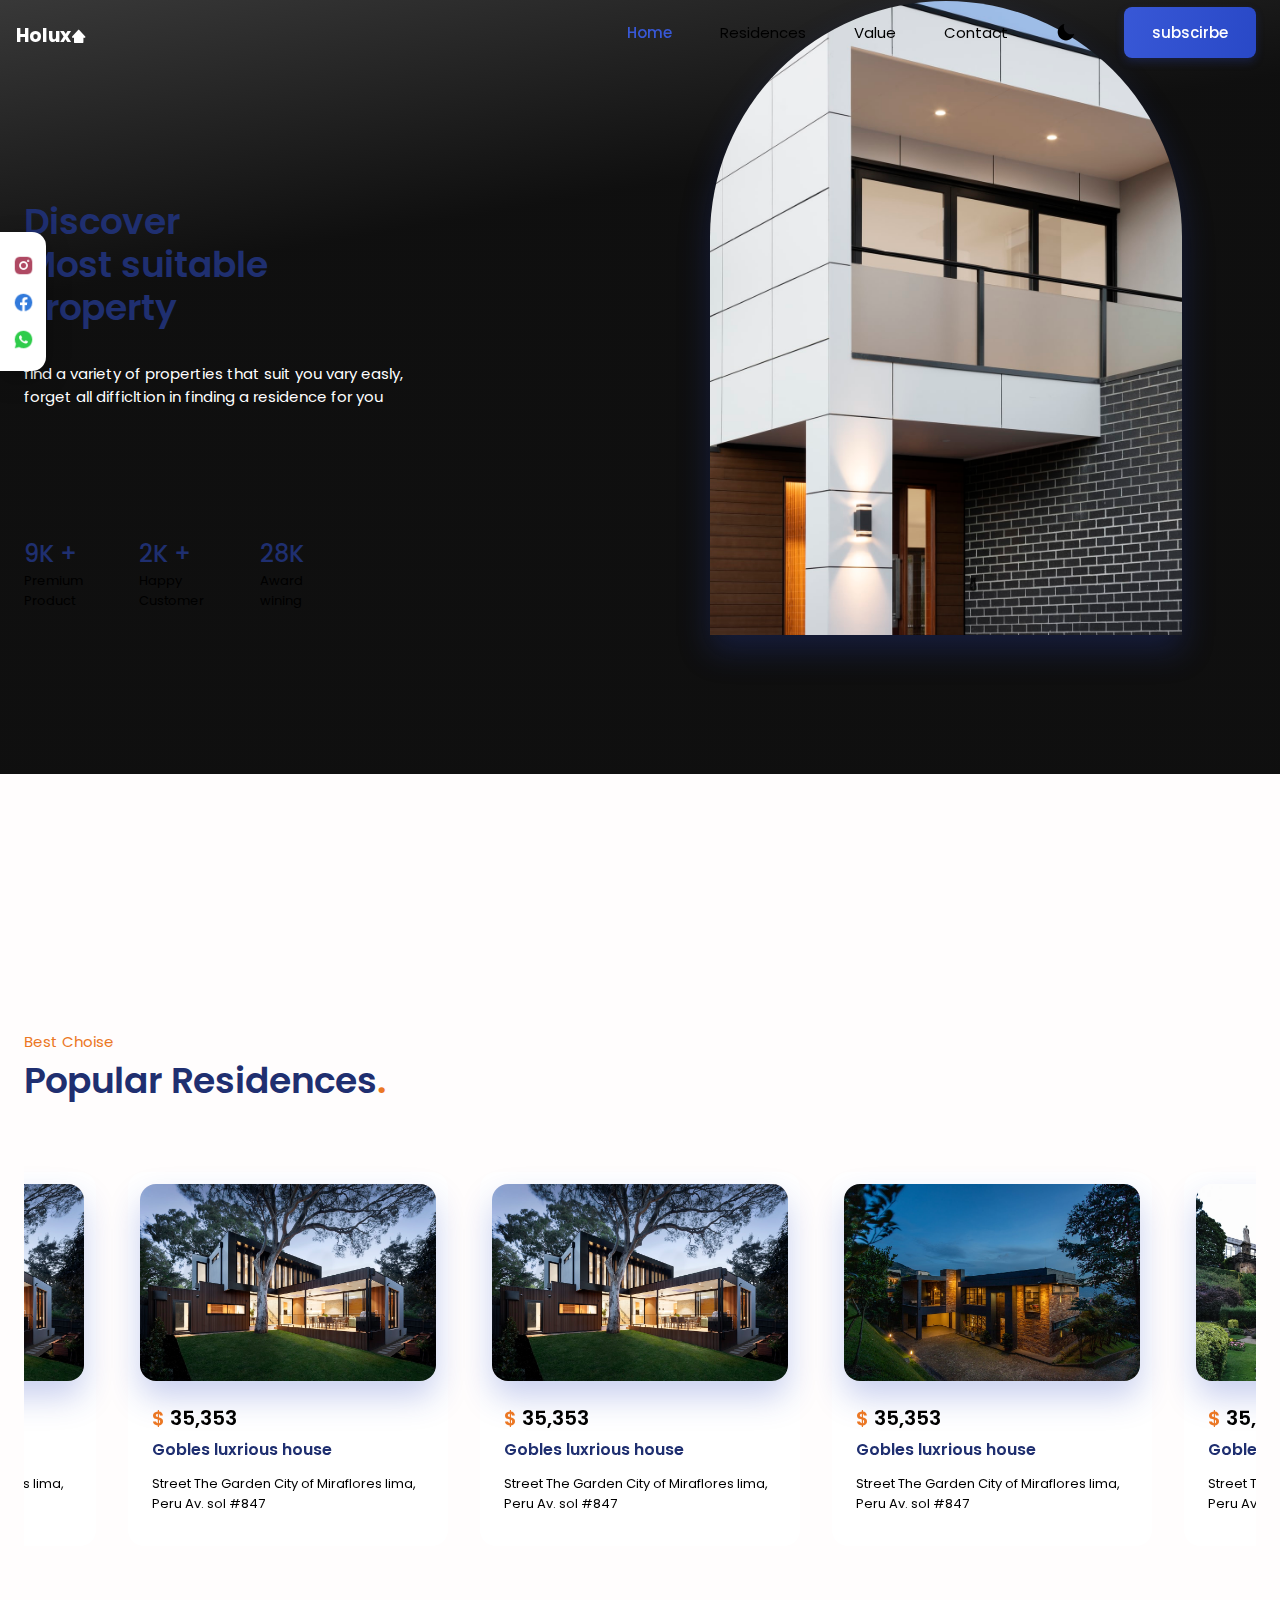
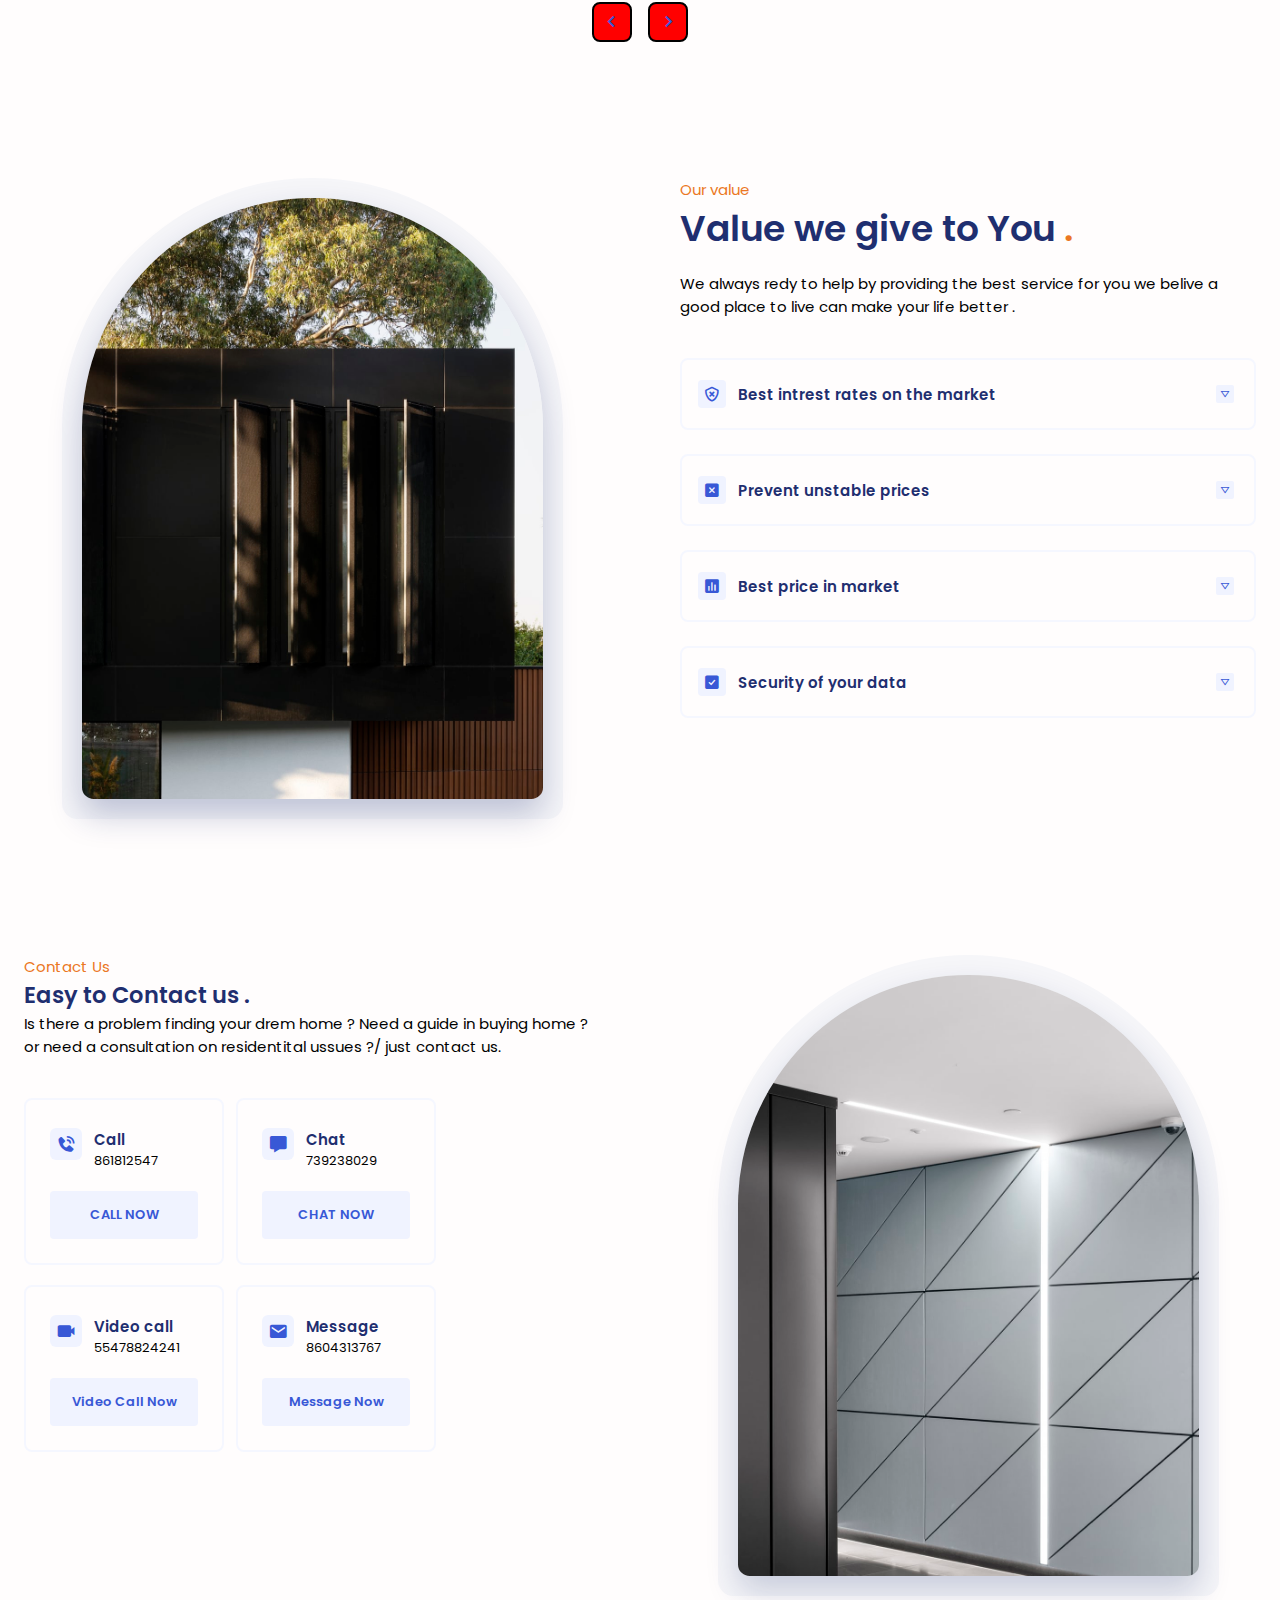
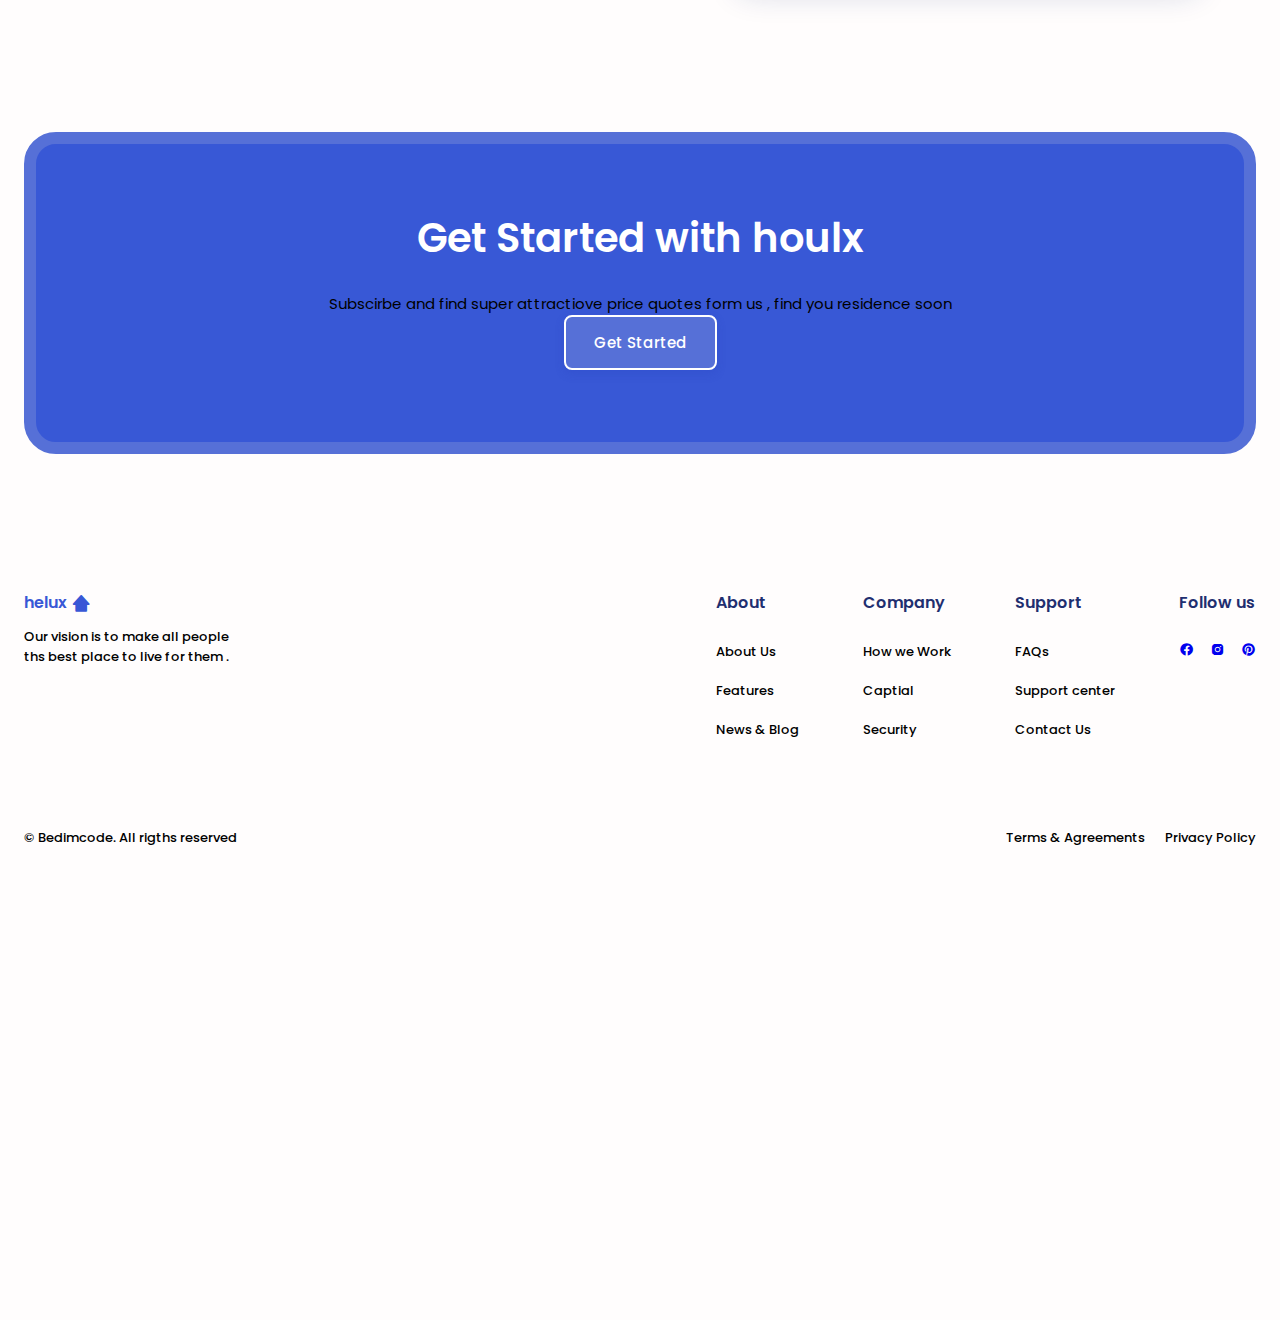
==== commit ce18950b: "bgfgdfssgsdf" ====
--- a/index.html
+++ b/index.html
@@ -10,7 +10,7 @@
     <link href='https://unpkg.com/boxicons@2.1.2/css/boxicons.min.css' rel='stylesheet'>
 
     <!-- ==================SWIPER CSS=============== -->
-    <link rel="stylesheet" href="/Real_state_website/swiper-bundle.min.css">
+    <link rel="stylesheet" href="swiper-bundle.min.css">
     
     <!-- =================MAIN CSS===================== -->
     <link rel="stylesheet" href="style.css">
@@ -75,6 +75,27 @@
 
     <main class="main">
         <section class=" home section" id="home">
+            <div class="sticky_bar">
+                <div class="social_wrap">
+                    <ul class="virtical_links">
+                        <li>
+                            <a href="https://www.instagram.com/physicswallah/" class="" target="_blank" title="Instagram">
+                                <img src="instagram-fill.png" class="" alt="Instagram">
+                            </a>
+                        </li>
+                        <li>
+                            <a href="https://www.youtube.com/physicswallah" class="" target="_blank" title="Youtube">
+                                <img src="facebook-circle-fill.png" class="" alt="Youtube">
+                            </a>
+                        </li>
+                        <li>
+                            <a href="#">
+                                <img src="whatsapp.png" alt="">
+                            </a>
+                        </li>
+                    </ul>
+                </div>
+            </div>
             <div class="home_container container grid">
                 <div class="home_data">
                     <h1 class="home_title">
@@ -162,7 +183,7 @@
                     <div class="swiper-wrapper">
                         <article class="popular_card swiper-slide">
                             <div class="card_photo">
-                                <img src="/Real_state_website/Photoes/house (6).jpeg" alt="" class="popular_img">
+                                <img src="house (6).jpeg" alt="" class="popular_img">
                             </div>
                             <div class="popular_data">
                                 <h2 class="popular_price">
@@ -179,7 +200,7 @@
                         </article>
                         <article class="popular_card swiper-slide">
                             <div class="card_photo">
-                                <img src="/Real_state_website/Photoes/house (22).jpeg" alt="" class="popular_img">
+                                <img src="house (22).jpeg" alt="" class="popular_img">
                             </div>
                             <div class="popular_data">
                                 <h2 class="popular_price">
@@ -196,7 +217,7 @@
                         </article>
                         <article class="popular_card swiper-slide">
                             <div class="card_photo">
-                                <img src="/Real_state_website/Photoes/house (4).jpeg" alt="" class="popular_img">
+                                <img src="house (4).jpeg" alt="" class="popular_img">
                             </div>
                             <div class="popular_data">
                                 <h2 class="popular_price">
@@ -213,7 +234,7 @@
                         </article>
                         <article class="popular_card swiper-slide">
                             <div class="card_photo">
-                                <img src="/Real_state_website/Photoes/house (6).jpeg" alt="" class="popular_img">
+                                <img src="house (6).jpeg" alt="" class="popular_img">
                             </div>
                             <div class="popular_data">
                                 <h2 class="popular_price">
@@ -230,7 +251,7 @@
                         </article>
                         <article class="popular_card swiper-slide">
                             <div class="card_photo">
-                                <img src="/Real_state_website/Photoes/house (6).jpeg" alt="" class="popular_img">
+                                <img src="house (6).jpeg" alt="" class="popular_img">
                             </div>
                             <div class="popular_data">
                                 <h2 class="popular_price">
@@ -247,7 +268,7 @@
                         </article>
                         <article class="popular_card swiper-slide">
                             <div class="card_photo">
-                                <img src="/Real_state_website/Photoes/house (6).jpeg" alt="" class="popular_img">
+                                <img src="house (6).jpeg" alt="" class="popular_img">
                             </div>
                             <div class="popular_data">
                                 <h2 class="popular_price">
@@ -264,7 +285,7 @@
                         </article>
                         <article class="popular_card swiper-slide">
                             <div class="card_photo">
-                                <img src="/Real_state_website/Photoes/house (6).jpeg" alt="" class="popular_img">
+                                <img src="house (6).jpeg" alt="" class="popular_img">
                             </div>
                             <div class="popular_data">
                                 <h2 class="popular_price">
@@ -298,7 +319,7 @@
                     <div class="value_orbe"></div>
 
                     <div class="value_img">
-                        <img src="/Real_state_website/Photoes/house.jpeg" alt="">
+                        <img src="house.jpeg" alt="">
                     </div>
                 </div>
                 <div class="value_content">
@@ -395,7 +416,7 @@
 
 
                     <div class="contact_img">
-                        <img src="/Real_state_website/Photoes/house (15).jpeg" alt="">
+                        <img src="house (15).jpeg" alt="">
                     </div>
                 </div>
 
@@ -615,7 +636,7 @@
 
     
     <!-- ===================SWIPER JS ================== -->
-    <script src="/Real_state_website/swiper-bundle.min.js"></script>
+    <script src="swiper-bundle.min.js"></script>
 
     <!-- ====================MAIN JS ======================== -->
     <script src="work.js"></script>
--- a/style.css
+++ b/style.css
@@ -1153,11 +1153,13 @@
 
     }
     .home{
-        height: 676px; 
+        height: 628px; 
     }
 
     .home_value{
-        margin-top: 19rem;
+        text-align: center;
+        margin-left: 3rem;
+        margin-top: 24rem;
         column-gap: 0.5rem;
     }
 
@@ -1236,6 +1238,9 @@
 
 
  @media screen and (min-width: 576px){
+    .main{
+        height: 4520px;
+    }
     .nav_menu{
         width: 342px;
 
@@ -1259,6 +1264,9 @@
  }
 
  @media screen and (min-width: 767px) {
+    .main{
+        height: 4520px;
+    }
     .home_container{
         grid-template-columns: repeat(2,1fr);
         padding-top: 2rem;
@@ -1311,6 +1319,9 @@
  /* for large devices */
 
  @media screen and (min-width: 1021px) {
+    .main{
+        height: 4520px;
+    }
    .section{
     padding: 7.5rem 0 1rem ;
    } 
@@ -1563,4 +1574,29 @@
         margin-right: auto;
     } */
     
- /* } */+ /* } */
+
+
+
+ .sticky_bar{
+    display: flex;
+    flex-direction: column;
+    justify-content: center;
+    align-items: center;
+    background-color: #ffffff;
+    width: 46px;
+    height: 139px;
+    position: fixed;
+    border-top-right-radius: 14px;
+    border-bottom-right-radius: 14px;
+    box-shadow: 0 8px 24px hsl(0deg 0% 0% / 25%);
+    z-index: 9;
+    margin-top: 7rem;
+ }
+ .virtical_links li {
+    height: 28px;
+    width: 21px;
+    margin-top: 9px;
+   
+
+ }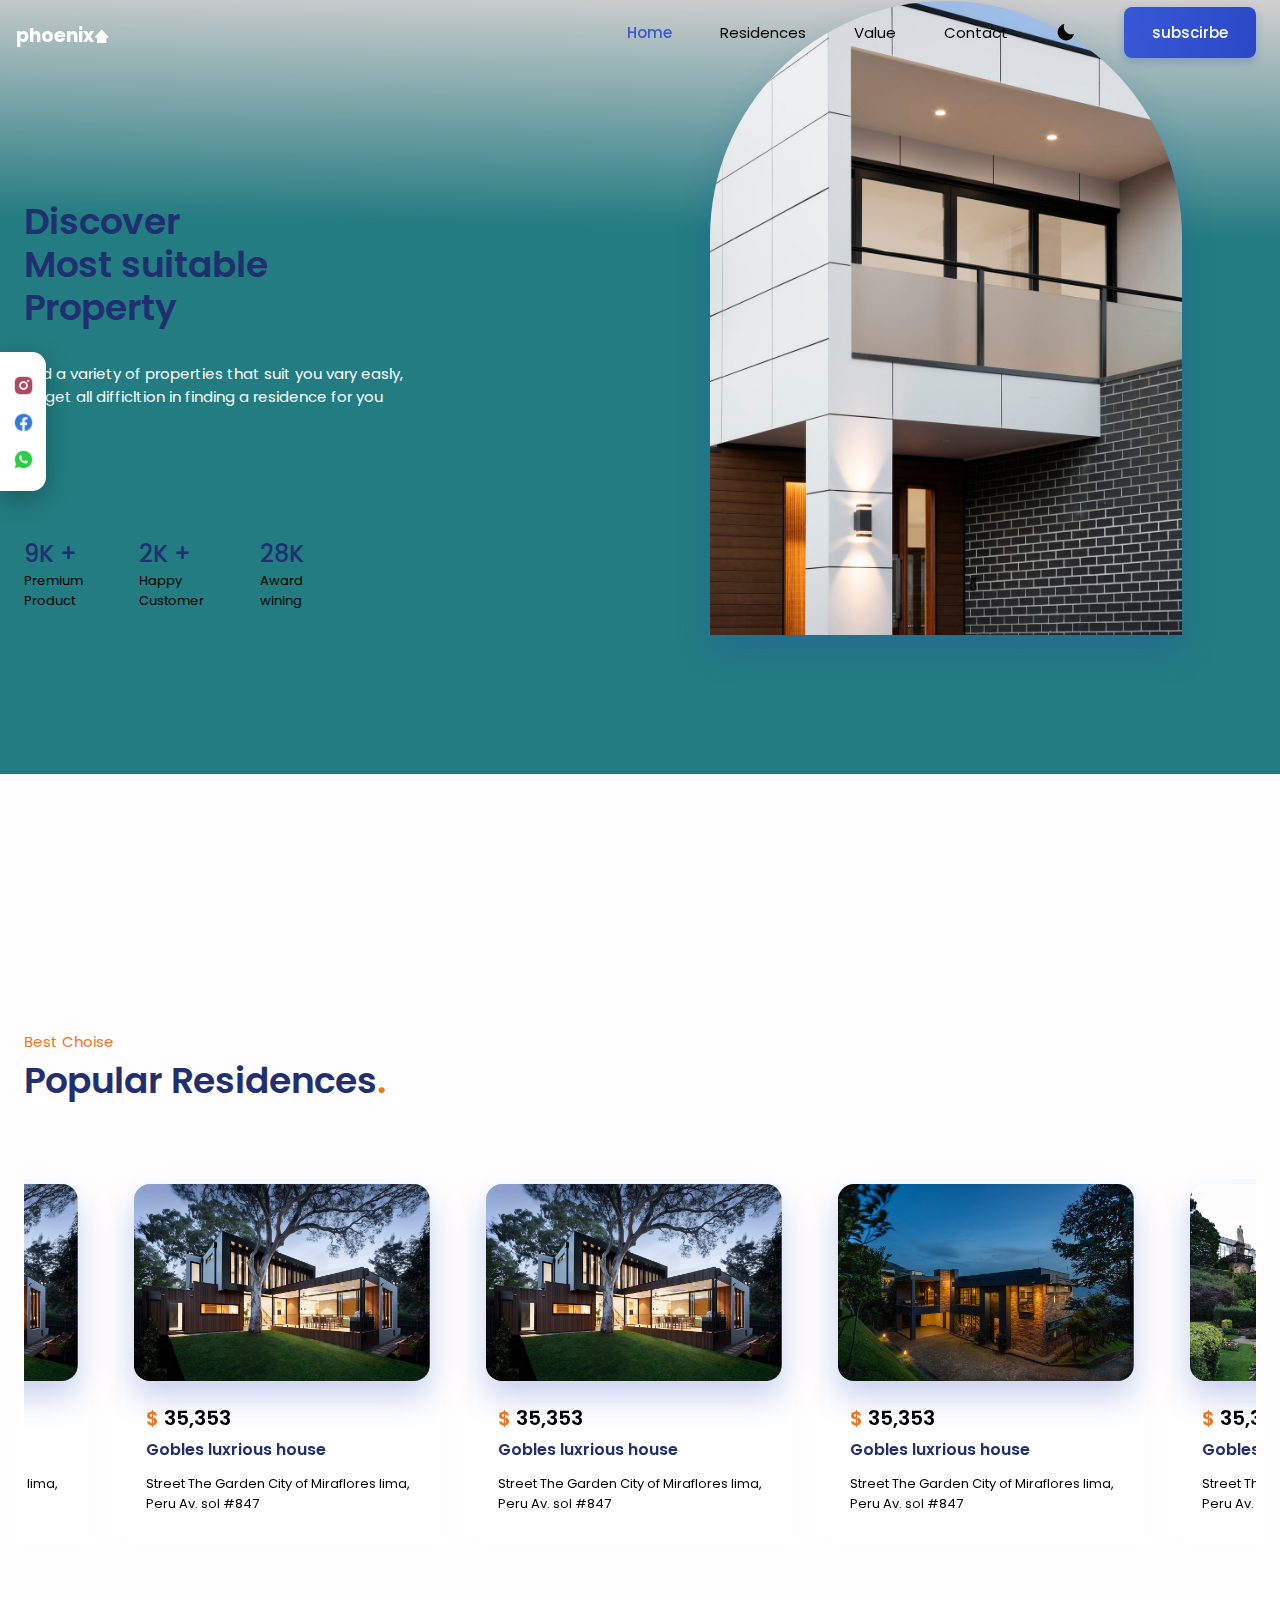
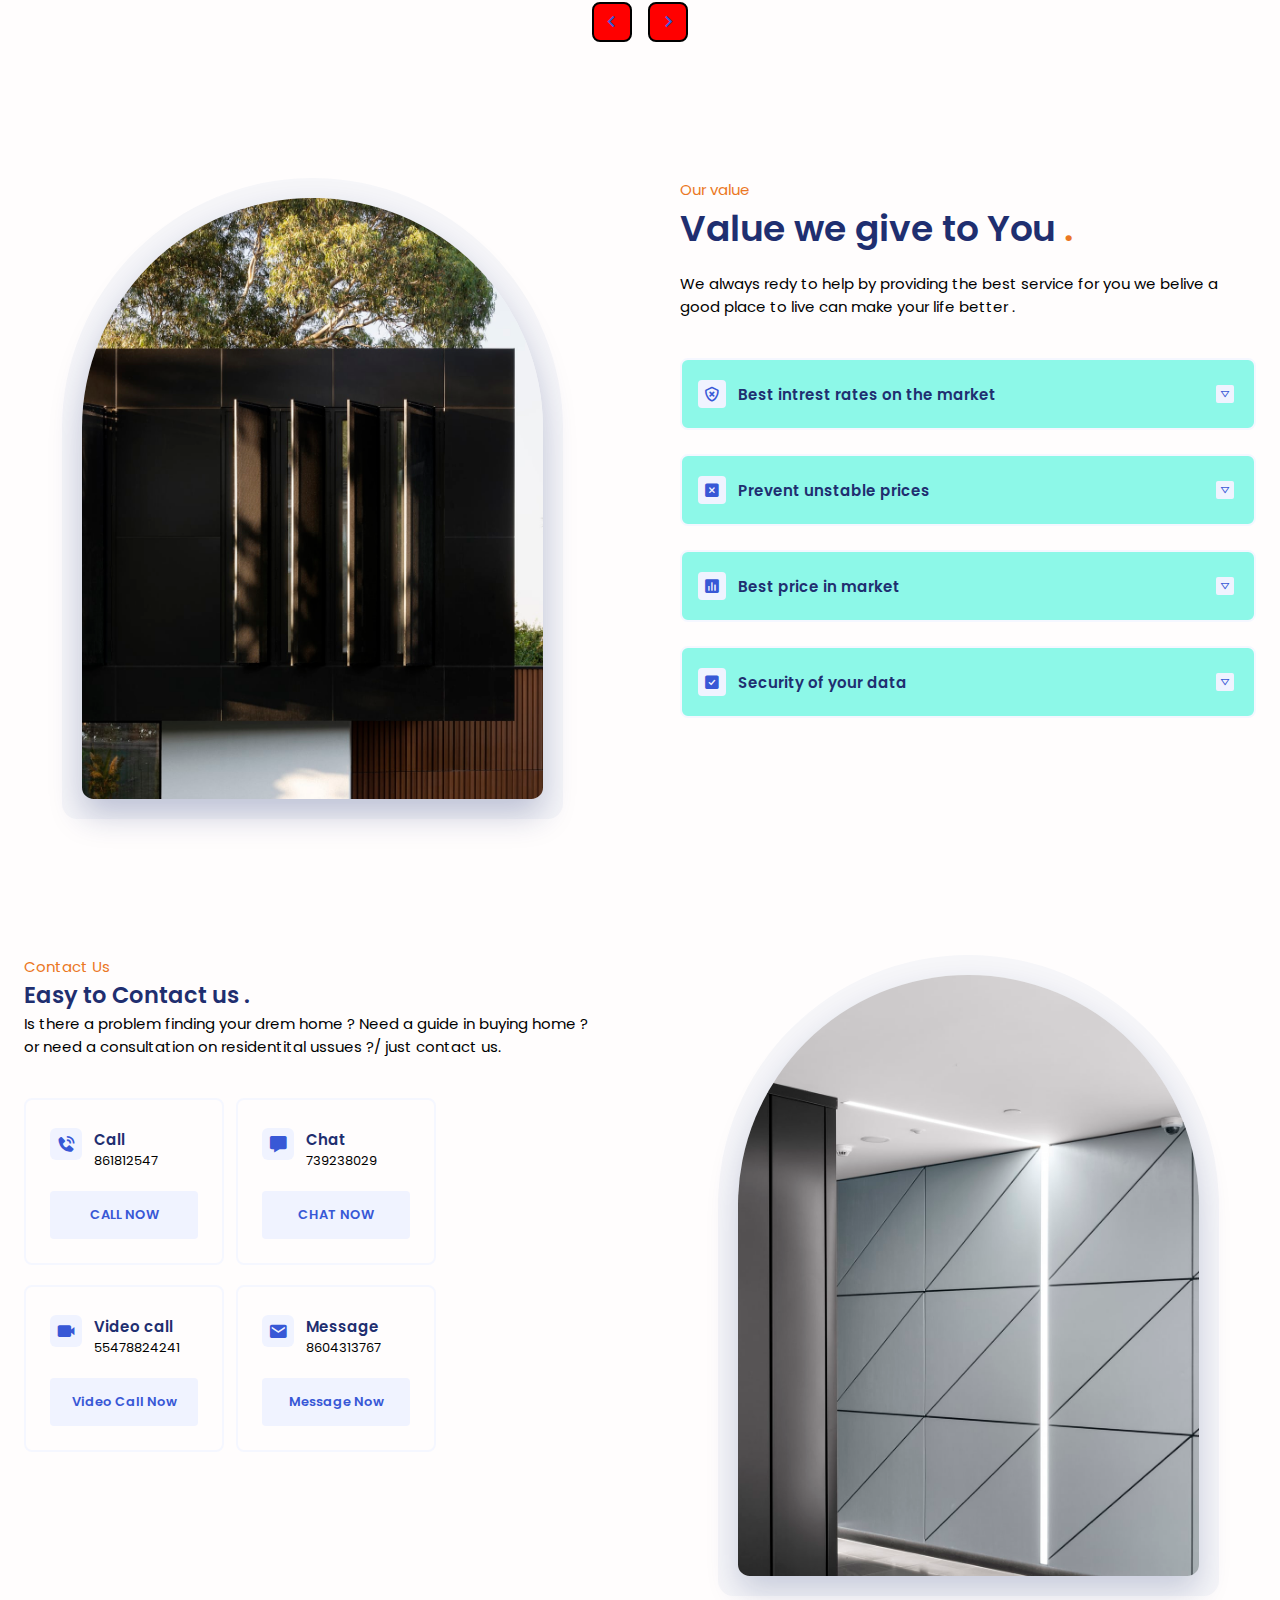
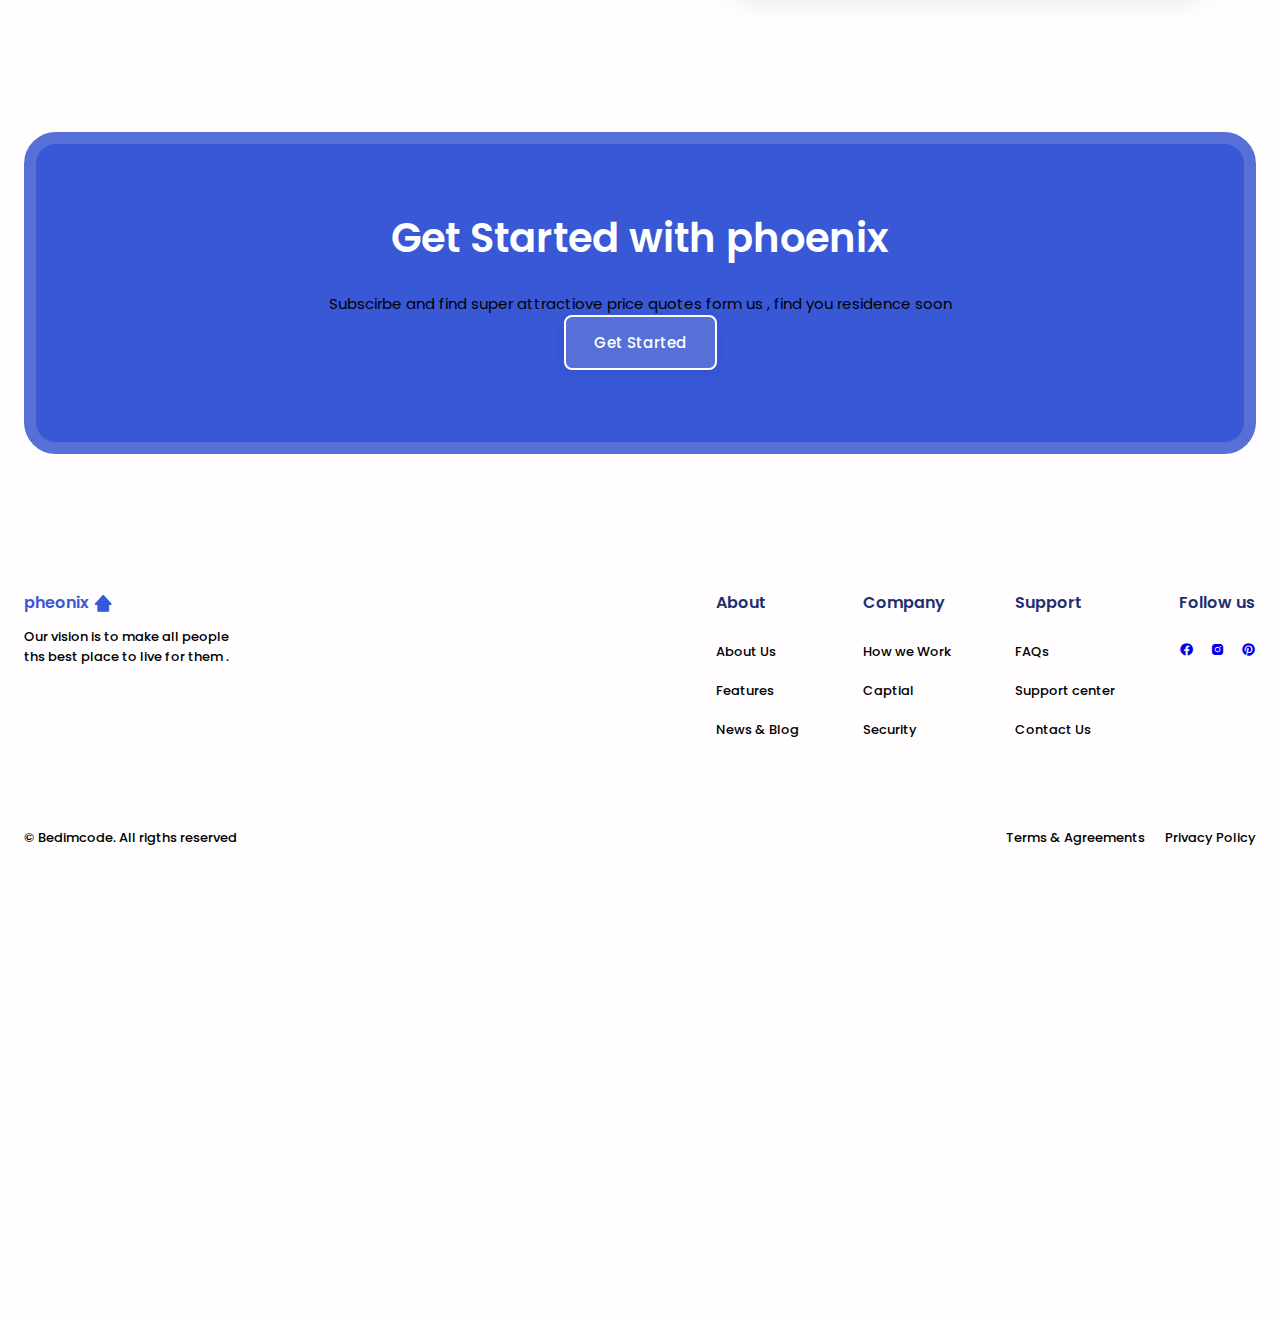
==== commit 919d6cf5: "wfsdfsd" ====
--- a/index.html
+++ b/index.html
@@ -23,7 +23,7 @@
         <nav class="nav container">
             <a href="#" class="nav_logo">
                 <li class="brand">
-                    Holux    <i class='bx bxs-home-alt-2' >  </i>
+                    phoenix   <i class='bx bxs-home-alt-2' >  </i>
                 </li>
             </a>
 
@@ -521,7 +521,7 @@
         <section class="subscribe section">
             <div class="subscirbe_container container">
                 <h1 class="subscirbe_title">
-                    Get Started with houlx
+                    Get Started with phoenix
                 </h1>
 
                 <p class="subscribe_description">
@@ -539,7 +539,7 @@
                 <div>
                     <a href="#" class="footer_logo">
 
-                        helux <i class='bx bxs-home-alt-2' ></i>
+                        pheonix <i class='bx bxs-home-alt-2' ></i>
                     </a>
                     <p class="footer_description">
                         Our vision is to make all people <br>
--- a/style.css
+++ b/style.css
@@ -405,11 +405,13 @@
 }
 /* ====================== Home ================= */
 .home {
-    background: linear-gradient(170deg,
+    /* background: linear-gradient(170deg,
             hsl(0, 0%, 22%) 0%,
-            hsl(0, 0%, 6%) 30%);
+
+            hsl(0, 0%, 6%) 30%); */
     /* background: white; */
 
+    background: linear-gradient(181deg, hsl(0deg 3% 82%) 0%, hsl(183deg 58% 32%) 30%);
     height: 774px
         /* padding-bottom: 0 ;
     padding-top: 10px; */
@@ -723,7 +725,10 @@
 }
 
 .value_accordion-item{
-    background-color: var(--body-color);
+    /* background-color: var(--body-color); */
+    
+    background-color: rgb(141 248 232);
+
     /* background-color: rebeccapurple; */
     border: 2px solid var(--border-color);
     border-radius: .5rem;
@@ -1566,16 +1571,6 @@
     right: 3rem;
    }
  }
-
-
- /* @media screen and (min-width: 1040px) {
-    .container{
-        margin-left: auto;
-        margin-right: auto;
-    } */
-    
- /* } */
-
 
 
  .sticky_bar{
@@ -1591,7 +1586,7 @@
     border-bottom-right-radius: 14px;
     box-shadow: 0 8px 24px hsl(0deg 0% 0% / 25%);
     z-index: 9;
-    margin-top: 7rem;
+    margin-top: 14.5rem;
  }
  .virtical_links li {
     height: 28px;
